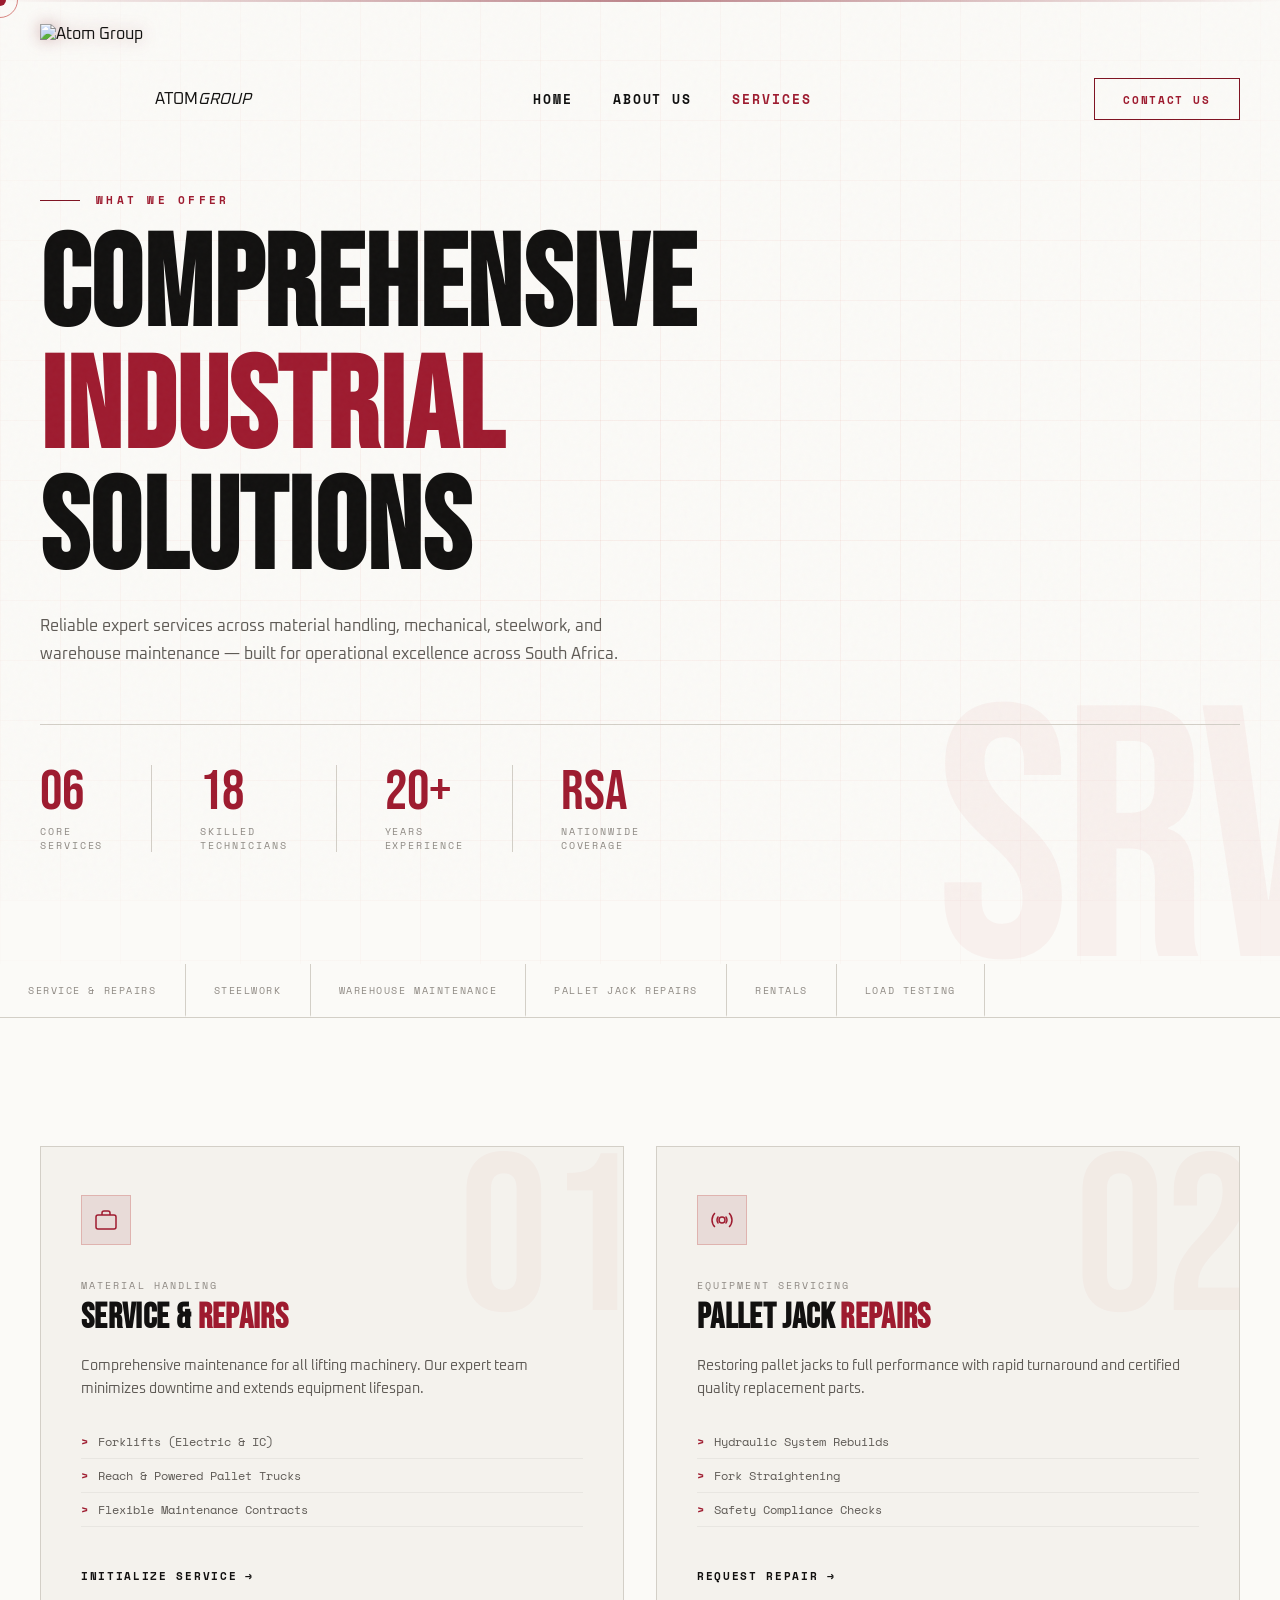
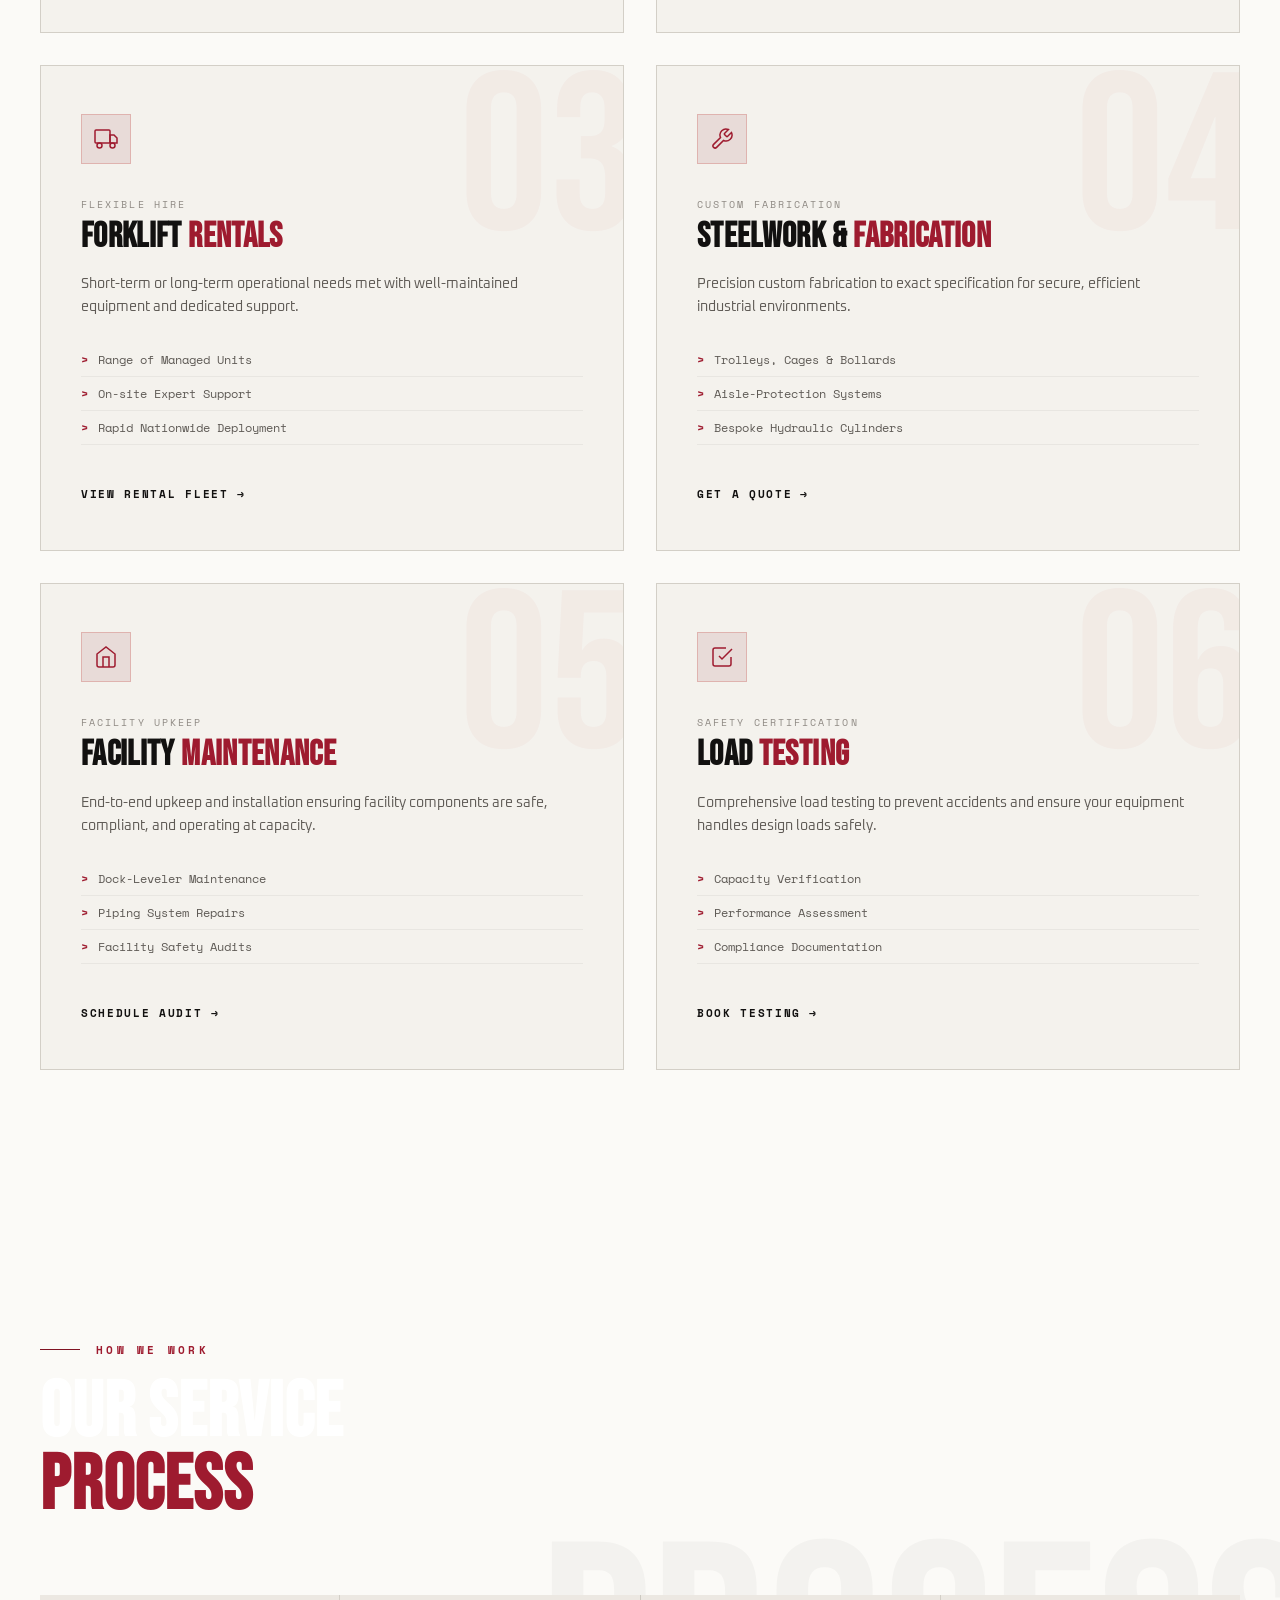
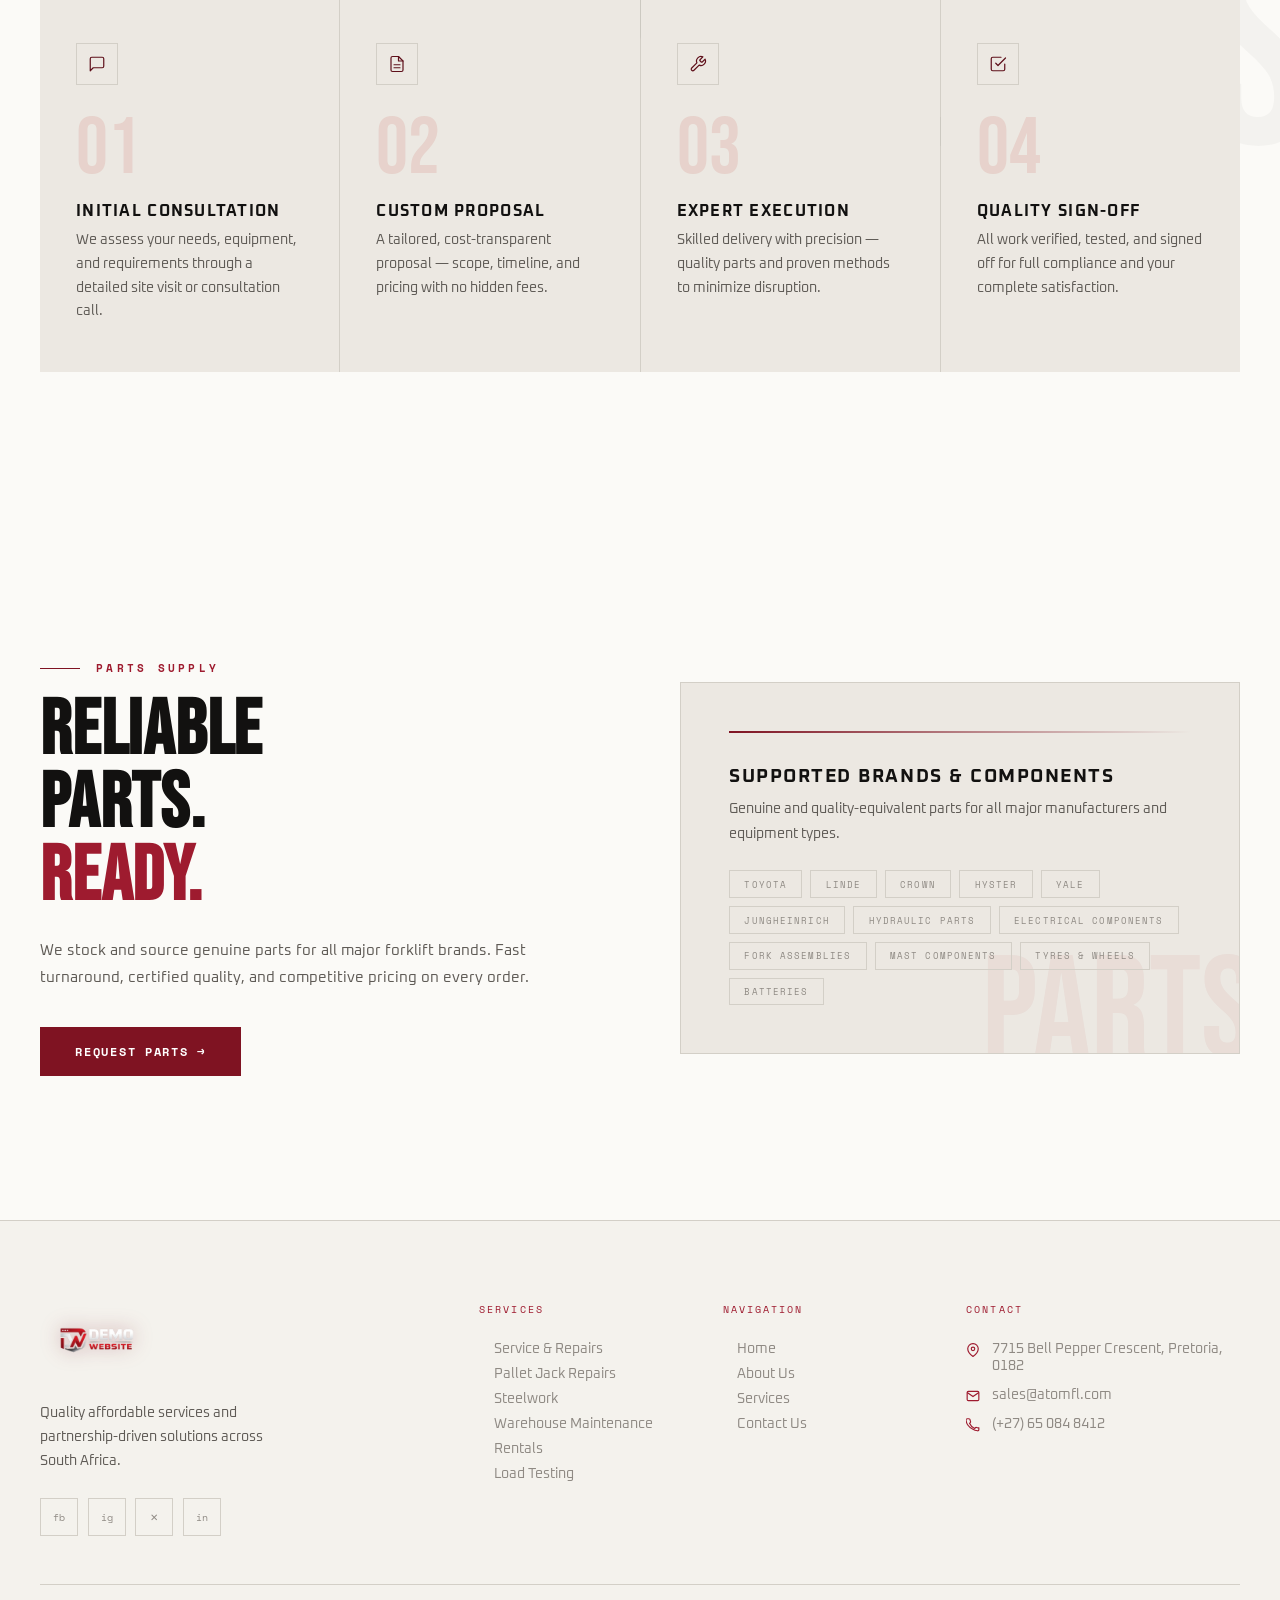
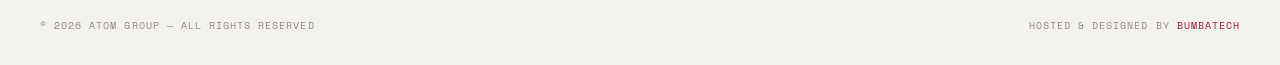
==== services.html @ a7837926 "Updated files" ====
<!DOCTYPE html>
<html lang="en">
<head>
  <!-- Viewport & Charset -->
  <meta charset="UTF-8">
  <meta name="viewport" content="width=device-width, initial-scale=1.0">

    <!-- Primary Meta Tags -->
  <title>Services | Atom Group – Material Handling & Engineering Solutions</title>
  <meta name="title" content="Services | Atom Group – Material Handling & Engineering Solutions">
  <meta name="description" content="Discover Atom Group’s professional services including forklift rental, refurbishment, battery and tyre supply, electrical work, training and 24/7 support across South Africa.">
  <meta name="keywords" content="Material handling equipment services, forklift rental South Africa, forklift refurbishment, battery and tyre supply, electrical engineering services, artisan training, operator training">

  <!-- Open Graph / Facebook -->
  <meta property="og:type" content="website">
  <meta property="og:url" content="https://atomgroup.co.za/services">
  <meta property="og:title" content="Services | Atom Group – Material Handling & Engineering Solutions">
  <meta property="og:description" content="Explore Atom Group’s range of services from forklift rentals and refurbishments to electrical solutions, batteries, tyres, and operator training with 24/7 support.">
  <meta property="og:image" content="https://atomgroup.co.za/images/1134.jpg">

  <!-- Twitter -->
  <meta name="twitter:card" content="summary_large_image">
  <meta name="twitter:url" content="https://atomgroup.co.za/services">
  <meta name="twitter:title" content="Services | Atom Group – Material Handling & Engineering Solutions">
  <meta name="twitter:description" content="Explore Atom Group’s range of services from forklift rentals and refurbishments to electrical solutions, batteries, tyres, and operator training with 24/7 support.">
  <meta name="twitter:image" content="https://atomgroup.co.za/images/1134.jpg">

  <link rel="icon" type="image/x-icon" href="images/{D1D357D8-4200-4465-ABB2-3E29F8633649}.png"/>
  <link rel="stylesheet" href="css/style.css"/>
  <script src="js/script.js" defer></script>
 <link rel="icon" href="images/logo.png" type="image/png">
</head>
<body>
<div class="cursor" id="cur"></div>
<div class="cursor-ring" id="curR"></div>
<div class="mobile-menu" id="mob">
  <button class="mob-close" onclick="closeMob()">✕</button>
  <a href="index.html">Home</a><a href="about.html">About</a><a href="services.html">Services</a><a href="contact.html">Contact</a>
</div>
<nav id="nav">
  <div class="nav-inner">
    <a href="index.html" class="logo">
      <img src="images/atomgroup-logo.png" alt="Atom Group"/>
      <span class="logo-text">ATOM<em>GROUP</em></span>
    </a>
    <ul class="nav-links">
      <li><a href="index.html" data-text="Home">Home</a></li>
      <li><a href="about.html" data-text="About Us">About Us</a></li>
      <li><a href="services.html" data-text="Services"  class="active">Services</a></li>
    </ul>
    <a href="contact.html" class="nav-btn"><span>Contact Us</span></a>
    <div class="hamburger" onclick="openMob()"><span></span><span></span><span></span></div>
  </div>
</nav>

<!-- ── HERO ── -->
<section class="s-hero">
  <div class="s-hero-grid"></div>
  <div class="s-hero-scanbar"></div>
  <div class="s-hero-ghost">SRV</div>
  <div class="container s-hero-content">
    <div class="eyebrow au">What We Offer</div>
    <h1 class="au d1">COMPREHEN<wbr>SIVE<br><span style="color:var(--red-bright)">INDUSTRIAL</span><br>SOLUTIONS</h1>
    <p class="au d2">Reliable expert services across material handling, mechanical, steelwork, and warehouse maintenance — built for operational excellence across South Africa.</p>
    <div class="hero-count-row au d3">
      <div class="hcell"><div class="hcell-num">06</div><div class="hcell-lbl">Core<br>Services</div></div>
      <div class="hcell"><div class="hcell-num">18</div><div class="hcell-lbl">Skilled<br>Technicians</div></div>
      <div class="hcell"><div class="hcell-num">20+</div><div class="hcell-lbl">Years<br>Experience</div></div>
      <div class="hcell"><div class="hcell-num">RSA</div><div class="hcell-lbl">Nationwide<br>Coverage</div></div>
    </div>
  </div>
</section>

<!-- ── FILTER ── -->
<div class="filter-bar">
  <div class="container" style="padding:0">
    <div class="filter-inner">
      
      <button class="ftab">Service & Repairs</button>
      <button class="ftab">Steelwork</button>
      <button class="ftab">Warehouse Maintenance</button>
      <button class="ftab">Pallet Jack Repairs</button>
      <button class="ftab">Rentals</button>
      <button class="ftab">Load Testing</button>
    </div>
  </div>
</div>

<div class="srv-matrix-container">
  <div class="container">
    <div class="matrix-grid">
      
      <div class="matrix-card au d1">
        <div class="m-card-bg">01</div>
        <div class="m-card-content">
          <div class="m-icon">
            <svg width="24" height="24" viewBox="0 0 24 24" fill="none" stroke="currentColor" stroke-width="1.5"><rect x="2" y="7" width="20" height="14" rx="2"/><path d="M16 7V5a2 2 0 00-2-2h-4a2 2 0 00-2 2v2"/></svg>
          </div>
          <div class="m-category">Material Handling</div>
          <h3 class="m-title">Service & <span class="text-red">Repairs</span></h3>
          <p class="m-desc">Comprehensive maintenance for all lifting machinery. Our expert team minimizes downtime and extends equipment lifespan.</p>
          <ul class="m-features">
            <li>Forklifts (Electric & IC)</li>
            <li>Reach & Powered Pallet Trucks</li>
            <li>Flexible Maintenance Contracts</li>
          </ul>
          <div class="m-footer">
            <a href="contact.html" class="m-link">Initialize Service <span>→</span></a>
          </div>
        </div>
        <div class="m-scanline"></div>
      </div>

      <div class="matrix-card au d2">
        <div class="m-card-bg">02</div>
        <div class="m-card-content">
          <div class="m-icon">
            <svg width="24" height="24" viewBox="0 0 24 24" fill="none" stroke="currentColor" stroke-width="1.5"><circle cx="12" cy="12" r="3"/><path d="M19.07 4.93a10 10 0 010 14.14M4.93 4.93a10 10 0 000 14.14"/><path d="M15.54 8.46a5 5 0 010 7.07M8.46 8.46a5 5 0 000 7.07"/></svg>
          </div>
          <div class="m-category">Equipment Servicing</div>
          <h3 class="m-title">Pallet Jack <span class="text-red">Repairs</span></h3>
          <p class="m-desc">Restoring pallet jacks to full performance with rapid turnaround and certified quality replacement parts.</p>
          <ul class="m-features">
            <li>Hydraulic System Rebuilds</li>
            <li>Fork Straightening</li>
            <li>Safety Compliance Checks</li>
          </ul>
          <div class="m-footer">
            <a href="contact.html" class="m-link">Request Repair <span>→</span></a>
          </div>
        </div>
        <div class="m-scanline"></div>
      </div>

      <div class="matrix-card au d3">
        <div class="m-card-bg">03</div>
        <div class="m-card-content">
          <div class="m-icon">
            <svg width="24" height="24" viewBox="0 0 24 24" fill="none" stroke="currentColor" stroke-width="1.5"><rect x="1" y="3" width="15" height="13" rx="1"/><path d="M16 8h4l3 3v5h-7V8z"/><circle cx="5.5" cy="18.5" r="2.5"/><circle cx="18.5" cy="18.5" r="2.5"/></svg>
          </div>
          <div class="m-category">Flexible Hire</div>
          <h3 class="m-title">Forklift <span class="text-red">Rentals</span></h3>
          <p class="m-desc">Short-term or long-term operational needs met with well-maintained equipment and dedicated support.</p>
          <ul class="m-features">
            <li>Range of Managed Units</li>
            <li>On-site Expert Support</li>
            <li>Rapid Nationwide Deployment</li>
          </ul>
          <div class="m-footer">
            <a href="contact.html" class="m-link">View Rental Fleet <span>→</span></a>
          </div>
        </div>
        <div class="m-scanline"></div>
      </div>

      <div class="matrix-card au d4">
        <div class="m-card-bg">04</div>
        <div class="m-card-content">
          <div class="m-icon">
            <svg width="24" height="24" viewBox="0 0 24 24" fill="none" stroke="currentColor" stroke-width="1.5"><path d="M14.7 6.3a1 1 0 000 1.4l1.6 1.6a1 1 0 001.4 0l3.77-3.77a6 6 0 01-7.94 7.94l-6.91 6.91a2.12 2.12 0 01-3-3l6.91-6.91a6 6 0 017.94-7.94l-3.76 3.76z"/></svg>
          </div>
          <div class="m-category">Custom Fabrication</div>
          <h3 class="m-title">Steelwork & <span class="text-red">Fabrication</span></h3>
          <p class="m-desc">Precision custom fabrication to exact specification for secure, efficient industrial environments.</p>
          <ul class="m-features">
            <li>Trolleys, Cages & Bollards</li>
            <li>Aisle-Protection Systems</li>
            <li>Bespoke Hydraulic Cylinders</li>
          </ul>
          <div class="m-footer">
            <a href="contact.html" class="m-link">Get a Quote <span>→</span></a>
          </div>
        </div>
        <div class="m-scanline"></div>
      </div>

      <div class="matrix-card au d5">
        <div class="m-card-bg">05</div>
        <div class="m-card-content">
          <div class="m-icon">
            <svg width="24" height="24" viewBox="0 0 24 24" fill="none" stroke="currentColor" stroke-width="1.5"><path d="M3 9l9-7 9 7v11a2 2 0 01-2 2H5a2 2 0 01-2-2z"/><polyline points="9 22 9 12 15 12 15 22"/></svg>
          </div>
          <div class="m-category">Facility Upkeep</div>
          <h3 class="m-title">Facility <span class="text-red">Maintenance</span></h3>
          <p class="m-desc">End-to-end upkeep and installation ensuring facility components are safe, compliant, and operating at capacity.</p>
          <ul class="m-features">
            <li>Dock-Leveler Maintenance</li>
            <li>Piping System Repairs</li>
            <li>Facility Safety Audits</li>
          </ul>
          <div class="m-footer">
            <a href="contact.html" class="m-link">Schedule Audit <span>→</span></a>
          </div>
        </div>
        <div class="m-scanline"></div>
      </div>

      <div class="matrix-card au d6">
        <div class="m-card-bg">06</div>
        <div class="m-card-content">
          <div class="m-icon">
            <svg width="24" height="24" viewBox="0 0 24 24" fill="none" stroke="currentColor" stroke-width="1.5"><polyline points="9 11 12 14 22 4"/><path d="M21 12v7a2 2 0 01-2 2H5a2 2 0 01-2-2V5a2 2 0 012-2h11"/></svg>
          </div>
          <div class="m-category">Safety Certification</div>
          <h3 class="m-title">Load <span class="text-red">Testing</span></h3>
          <p class="m-desc">Comprehensive load testing to prevent accidents and ensure your equipment handles design loads safely.</p>
          <ul class="m-features">
            <li>Capacity Verification</li>
            <li>Performance Assessment</li>
            <li>Compliance Documentation</li>
          </ul>
          <div class="m-footer">
            <a href="contact.html" class="m-link">Book Testing <span>→</span></a>
          </div>
        </div>
        <div class="m-scanline"></div>
      </div>

    </div>
  </div>
</div>

<!-- ── PROCESS ── -->
<section class="process-sec">
  <div class="container">
    <div class="eyebrow au">How We Work</div>
    <h2 class="au d1" style="color:var(--white)">OUR SERVICE<br><span style="color:var(--red-bright)">PROCESS</span></h2>
    <div class="process-steps">
      <div class="pstep au d1">
        <div class="pstep-icon">
          <svg width="18" height="18" viewBox="0 0 24 24" fill="none" stroke="currentColor" stroke-width="1.6" stroke-linecap="round" stroke-linejoin="round"><path d="M21 15a2 2 0 01-2 2H7l-4 4V5a2 2 0 012-2h14a2 2 0 012 2z"/></svg>
        </div>
        <div class="pstep-num">01</div>
        <h4>Initial Consultation</h4>
        <p>We assess your needs, equipment, and requirements through a detailed site visit or consultation call.</p>
        <div class="pstep-bar"></div>
      </div>
      <div class="pstep au d2">
        <div class="pstep-icon">
          <svg width="18" height="18" viewBox="0 0 24 24" fill="none" stroke="currentColor" stroke-width="1.6" stroke-linecap="round" stroke-linejoin="round"><path d="M14 2H6a2 2 0 00-2 2v16a2 2 0 002 2h12a2 2 0 002-2V8z"/><polyline points="14 2 14 8 20 8"/><line x1="16" y1="13" x2="8" y2="13"/><line x1="16" y1="17" x2="8" y2="17"/></svg>
        </div>
        <div class="pstep-num">02</div>
        <h4>Custom Proposal</h4>
        <p>A tailored, cost-transparent proposal — scope, timeline, and pricing with no hidden fees.</p>
        <div class="pstep-bar"></div>
      </div>
      <div class="pstep au d3">
        <div class="pstep-icon">
          <svg width="18" height="18" viewBox="0 0 24 24" fill="none" stroke="currentColor" stroke-width="1.6" stroke-linecap="round" stroke-linejoin="round"><path d="M14.7 6.3a1 1 0 000 1.4l1.6 1.6a1 1 0 001.4 0l3.77-3.77a6 6 0 01-7.94 7.94l-6.91 6.91a2.12 2.12 0 01-3-3l6.91-6.91a6 6 0 017.94-7.94l-3.76 3.76z"/></svg>
        </div>
        <div class="pstep-num">03</div>
        <h4>Expert Execution</h4>
        <p>Skilled delivery with precision — quality parts and proven methods to minimize disruption.</p>
        <div class="pstep-bar"></div>
      </div>
      <div class="pstep au d4">
        <div class="pstep-icon">
          <svg width="18" height="18" viewBox="0 0 24 24" fill="none" stroke="currentColor" stroke-width="1.6" stroke-linecap="round" stroke-linejoin="round"><polyline points="9 11 12 14 22 4"/><path d="M21 12v7a2 2 0 01-2 2H5a2 2 0 01-2-2V5a2 2 0 012-2h11"/></svg>
        </div>
        <div class="pstep-num">04</div>
        <h4>Quality Sign-Off</h4>
        <p>All work verified, tested, and signed off for full compliance and your complete satisfaction.</p>
        <div class="pstep-bar"></div>
      </div>
    </div>
  </div>
</section>

<!-- ── PARTS ── -->
<section class="parts-sec">
  <div class="container">
    <div class="parts-inner">
      <div class="au">
        <div class="eyebrow">Parts Supply</div>
        <h2 style="color:var(--snow)">RELIABLE<br>PARTS.<br><span style="color:var(--red-bright)">READY.</span></h2>
        <p style="margin:1.5rem 0 2.25rem">We stock and source genuine parts for all major forklift brands. Fast turnaround, certified quality, and competitive pricing on every order.</p>
        <a href="contact.html" class="btn btn-red"><span>Request Parts →</span></a>
      </div>
      <div class="parts-right au d2">
        <div class="parts-top-rule"></div>
        <h4>Supported Brands &amp; Components</h4>
        <p>Genuine and quality-equivalent parts for all major manufacturers and equipment types.</p>
        <div class="parts-items">
          <span class="part-tag">Toyota</span><span class="part-tag">Linde</span><span class="part-tag">Crown</span><span class="part-tag">Hyster</span><span class="part-tag">Yale</span><span class="part-tag">Jungheinrich</span><span class="part-tag">Hydraulic Parts</span><span class="part-tag">Electrical Components</span><span class="part-tag">Fork Assemblies</span><span class="part-tag">Mast Components</span><span class="part-tag">Tyres &amp; Wheels</span><span class="part-tag">Batteries</span>
        </div>
      </div>
    </div>
  </div>
</section>

<!-- FOOTER -->
<footer>
  <div class="container">
    <div class="footer-top">
      <div class="footer-logo"><img src="images/logo-clear.png" style="height: 80px;" alt="Atom Group"/><p class="footer-tagline">Quality affordable services and partnership-driven solutions across South Africa.</p><div class="socials"><a href="https://www.facebook.com/share/v/1CKyeDzsuM/" class="soc" target="_blank">fb</a><a href="https://instagram.com/atomforklift" class="soc" target="_blank">ig</a><a href="https://x.com/ForkliftAtom" class="soc" target="_blank">✕</a><a href="https://www.linkedin.com/in/atom-forklift-331488358/" class="soc" target="_blank">in</a></div></div>
      <div><div class="ft">Services</div><ul class="flinks"><li><a href="services.html">Service & Repairs</a></li><li><a href="services.html">Pallet Jack Repairs</a></li><li><a href="services.html">Steelwork</a></li><li><a href="services.html">Warehouse Maintenance</a></li><li><a href="services.html">Rentals</a></li><li><a href="services.html">Load Testing</a></li></ul></div>
      <div><div class="ft">Navigation</div><ul class="flinks"><li><a href="index.html">Home</a></li><li><a href="about.html">About Us</a></li><li><a href="services.html">Services</a></li><li><a href="contact.html">Contact Us</a></li></ul></div>
      <div><div class="ft">Contact</div><div class="fci"><svg width="14" height="14" fill="none" stroke="currentColor" stroke-width="2" viewBox="0 0 24 24"><path d="M21 10c0 7-9 13-9 13s-9-6-9-13a9 9 0 1118 0z"/><circle cx="12" cy="10" r="3"/></svg>7715 Bell Pepper Crescent, Pretoria, 0182</div><div class="fci"><svg width="14" height="14" fill="none" stroke="currentColor" stroke-width="2" viewBox="0 0 24 24"><path d="M4 4h16c1.1 0 2 .9 2 2v12c0 1.1-.9 2-2 2H4c-1.1 0-2-.9-2-2V6c0-1.1.9-2 2-2z"/><polyline points="22,6 12,13 2,6"/></svg>sales@atomfl.com</div><div class="fci"><svg width="14" height="14" fill="none" stroke="currentColor" stroke-width="2" viewBox="0 0 24 24"><path d="M22 16.92v3a2 2 0 01-2.18 2 19.79 19.79 0 01-8.63-3.07A19.5 19.5 0 013.07 12a19.79 19.79 0 01-3.07-8.67A2 2 0 012 1.32h3a2 2 0 012 1.72 12.84 12.84 0 00.7 2.81 2 2 0 01-.45 2.11L6.09 9.1A16 16 0 0014.9 17.91l1.06-1.16a2 2 0 012.11-.45 12.84 12.84 0 002.81.7A2 2 0 0122 16.92z"/></svg>(+27) 65 084 8412</div></div>
    </div>
    <div class="footer-bottom"><span>© 2026 ATOM GROUP — ALL RIGHTS RESERVED</span><span>HOSTED & DESIGNED BY <a href="https://www.bumbatech.co.za/" target="_blank">BUMBATECH</a></span></div>
  </div>
</footer>

<script>
const cur=document.getElementById('cur'),curR=document.getElementById('curR');
let mx=0,my=0,rx=0,ry=0;
document.addEventListener('mousemove',e=>{mx=e.clientX;my=e.clientY;cur.style.left=mx+'px';cur.style.top=my+'px'});
(function a(){rx+=(mx-rx)*.12;ry+=(my-ry)*.12;curR.style.left=rx+'px';curR.style.top=ry+'px';requestAnimationFrame(a)})();
const nav=document.getElementById('nav');
window.addEventListener('scroll',()=>nav.classList.toggle('scrolled',scrollY>60));
function openMob(){document.getElementById('mob').classList.add('open')}
function closeMob(){document.getElementById('mob').classList.remove('open')}
document.querySelectorAll('.ftab').forEach(t=>t.addEventListener('click',()=>{document.querySelectorAll('.ftab').forEach(x=>x.classList.remove('active'));t.classList.add('active')}));
const obs=new IntersectionObserver(e=>e.forEach(x=>{if(x.isIntersecting)x.target.style.animationPlayState='running'}),{threshold:0.08});
document.querySelectorAll('.au').forEach(el=>{el.style.animationPlayState='paused';obs.observe(el)});
</script>
</body>
</html>
---- css/style.css ----
@import url('https://fonts.googleapis.com/css2?family=Bebas+Neue&family=Oxanium:wght@300;400;500;600;700;800&family=Space+Mono:wght@400;700&display=swap');

:root {
  --red:        #7F1322;        /* core brand red from logo */
  --red-bright: #9E1B2F;        /* highlight / hover */
  --red-dim:    #5E0F1A;        /* darker accents / shadows */
  --red-glow:   rgba(127,19,34,0.35);
  --red-trace:  rgba(127,19,34,0.10);
  --ink:        #FBFAF7;        /* main light surface */
  --ink-2:      #F4F2ED;
  --ink-3:      #ECE8E2;
  --ink-4:      #E1DDD6;
  --steel:      #D3CFC7;
  --chrome:     #BEB9B0;
  --fog:        #8F8A84;
  --mist:       #5F5B56;
  --snow:       #121110;        /* deep dark background */
  --black:      #0F0F0F;        /* brand black */
  --white:      #FFFFFF;
  --font-big:   'Bebas Neue', sans-serif;
  --font-ui:    'Oxanium', sans-serif;
  --font-mono:  'Space Mono', monospace;
}

*,*::before,*::after{box-sizing:border-box;margin:0;padding:0}
html{scroll-behavior:smooth}

body {
  background: var(--ink);
  color: var(--snow);
  font-family: var(--font-ui);
  overflow-x: hidden;
  cursor: none;
}

/* CUSTOM CURSOR */
.cursor {
  position: fixed;
  width: 12px; height: 12px;
  background: var(--red-bright);
  border-radius: 50%;
  pointer-events: none;
  z-index: 9999;
  transform: translate(-50%,-50%);
  transition: transform 0.1s, width 0.3s, height 0.3s, background 0.3s;
  mix-blend-mode: multiply;
}
.cursor-ring {
  position: fixed;
  width: 36px; height: 36px;
  border: 1px solid rgba(184,22,14,0.5);
  border-radius: 50%;
  pointer-events: none;
  z-index: 9998;
  transform: translate(-50%,-50%);
  transition: transform 0.15s ease, width 0.3s, height 0.3s;
}
body:has(a:hover,button:hover) .cursor { width: 20px; height: 20px; background: var(--red-bright); }
body:has(a:hover,button:hover) .cursor-ring { width: 60px; height: 60px; border-color: var(--red); }

::-webkit-scrollbar{width:3px}
::-webkit-scrollbar-track{background:var(--ink-2)}
::-webkit-scrollbar-thumb{background:var(--red)}
::selection{background:var(--red);color:#fff}

/* ── NOISE OVERLAY ── */
body::before {
  content:'';
  position:fixed;inset:0;
  background-image:url("data:image/svg+xml,%3Csvg viewBox='0 0 200 200' xmlns='http://www.w3.org/2000/svg'%3E%3Cfilter id='n'%3E%3CfeTurbulence type='fractalNoise' baseFrequency='0.9' numOctaves='4' stitchTiles='stitch'/%3E%3C/filter%3E%3Crect width='100%25' height='100%25' filter='url(%23n)' opacity='1'/%3E%3C/svg%3E");
  opacity:0.025;pointer-events:none;z-index:9997;
}

/* ── TYPOGRAPHY ── */
h1,h2,h3{font-family:var(--font-big);line-height:0.95;letter-spacing:0.01em}
h1{font-size:clamp(4rem,10vw,9rem)}
h2{font-size:clamp(2.8rem,6vw,6rem)}
h3{font-size:clamp(1.8rem,3vw,3rem)}
h4{font-family:var(--font-ui);font-weight:700;font-size:1rem;letter-spacing:0.08em;text-transform:uppercase}
p{color:var(--mist);line-height:1.75;font-size:0.95rem}
a{text-decoration:none;color:inherit}

.container{max-width:1280px;margin:0 auto;padding:0 2.5rem}

/* ── NAV ── */
nav{position:fixed;top:0;left:0;right:0;z-index:1000;padding:1.5rem 0;transition:all 0.4s;}
nav.scrolled{background:rgba(250,250,248,0.96);backdrop-filter:blur(20px);border-bottom:1px solid rgba(184,22,14,0.15);box-shadow:0 2px 24px rgba(0,0,0,0.08);padding:1rem 0;}
.nav-inner{max-width:1280px;margin:0 auto;padding:0 2.5rem;display:flex;align-items:center;justify-content:space-between;gap:2rem;}
.logo{display:flex;align-items:center;gap:0.75rem;}
.logo img{height:150px;filter:drop-shadow(0 0 8px var(--red-glow))}
.nav-links{list-style:none;display:flex;gap:2.5rem;align-items:center}
.nav-links a{font-family:var(--font-mono);font-size:0.8rem;font-weight:700;letter-spacing:0.15em;text-transform:uppercase;color:var(--black);position:relative;transition:color 0.3s;}
.nav-links a::before{content:attr(data-text);position:absolute;inset:0;color:var(--red-bright);clip-path:inset(0 100% 0 0);transition:clip-path 0.4s cubic-bezier(0.77,0,0.175,1);}
.nav-links a:hover::before,.nav-links a.active::before{clip-path:inset(0 0% 0 0)}
.nav-links a.active{color:transparent}
.nav-btn{font-family:var(--font-mono);font-size:0.7rem;font-weight:700;letter-spacing:0.15em;text-transform:uppercase;padding:0.7rem 1.8rem;background:transparent;border:1px solid var(--red);color:var(--red-bright);position:relative;overflow:hidden;transition:color 0.4s;}
.nav-btn::before{content:'';position:absolute;inset:0;background:var(--red);transform:translateX(-101%);transition:transform 0.4s cubic-bezier(0.77,0,0.175,1);}
.nav-btn:hover{color:var(--white)}.nav-btn:hover::before{transform:translateX(0)}
.nav-btn span{position:relative;z-index:1}
.hamburger {
  display: none;
  flex-direction: column;
  gap: 6px;
  cursor: pointer;
  padding: 4px;
  z-index: 1001;
}
.hamburger span {
  display: block;
  width: 26px;
  height: 1.5px;
  background: var(--snow);
  transition: all 0.3s;
}


/* ── MOBILE MENU ── */
.mobile-menu {
  display: none;
  position: fixed;
  inset: 0;
  z-index: 1000;
  background: rgba(0,0,0,0.4); /* transparent overlay */
  backdrop-filter: blur(6px);
  flex-direction: column;
  justify-content: center;
  align-items: center;
  gap: 1rem;
  padding: 2rem;
}

.mobile-menu.open {
  display: flex;
}

/* Close button */
.mob-close {
  position: absolute;
  top: 2rem;
  right: 2rem;
  font-size: 2.5rem;
  background: none;
  border: none;
  color: var(--snow);
  cursor: pointer;
}

/* Menu links */
.mobile-menu a {
  font-family: var(--font-big);
  font-size: 2rem;
  color: var(--snow);
  letter-spacing: 0.05em;
  text-decoration: none;
}
.mobile-menu a:hover {
  color: var(--red-bright);
}

/* ── BUTTONS ── */
.btn{display:inline-flex;align-items:center;gap:0.75rem;font-family:var(--font-mono);font-size:0.72rem;font-weight:700;letter-spacing:0.15em;text-transform:uppercase;padding:1rem 2.2rem;cursor:none;border:none;position:relative;overflow:hidden;transition:color 0.4s;}
.btn-red{background:var(--red);color:var(--white)}
.btn-red::before{content:'';position:absolute;inset:0;background:var(--red-bright);transform:scaleX(0);transform-origin:left;transition:transform 0.4s cubic-bezier(0.77,0,0.175,1);}
.btn-red:hover::before{transform:scaleX(1)}
.btn span{position:relative;z-index:1}
.btn-ghost{background:transparent;color:var(--white);border:1px solid var(--white);}
.btn-ghost::before{content:'';position:absolute;inset:0;background:var(--red);transform:scaleX(0);transform-origin:left;transition:transform 0.4s cubic-bezier(0.77,0,0.175,1);}
.btn-ghost:hover{color:var(--white);border-color:var(--red)}.btn-ghost:hover::before{transform:scaleX(1)}

/* ── EYEBROW LABEL ── */
.eyebrow{font-family:var(--font-mono);font-size:0.68rem;font-weight:700;letter-spacing:0.3em;text-transform:uppercase;color:var(--red-bright);display:flex;align-items:center;gap:1rem;margin-bottom:1.2rem;}
.eyebrow::before{content:'';width:40px;height:1px;background:var(--red)}

/* ── MARQUEE ── */
.marquee-strip{background:var(--red);padding:0.9rem 0;overflow:hidden;position:relative;}
.marquee-track{display:flex;gap:3rem;animation:marqueeScroll 24s linear infinite;width:max-content;}
.marquee-item{font-family:var(--font-big);font-size:1.2rem;letter-spacing:0.15em;color:rgba(255,255,255,0.85);white-space:nowrap;display:flex;align-items:center;gap:3rem;}
.marquee-item::after{content:'✦';color:rgba(255,255,255,0.4)}
@keyframes marqueeScroll{from{transform:translateX(0)}to{transform:translateX(-50%)}}

/* ── FOOTER ── */
footer{background:var(--ink-2);border-top:1px solid var(--steel);padding:5rem 0 2rem;}
.footer-top{display:grid;grid-template-columns:2fr 1fr 1fr 1.4fr;gap:3rem;padding-bottom:3rem;border-bottom:1px solid var(--steel);}
.footer-logo img{height:120px;filter:drop-shadow(0 0 10px var(--red-glow));margin-bottom:1rem}
.footer-tagline{font-size:0.85rem;max-width:240px;margin-bottom:1.5rem}
.socials{display:flex;gap:0.6rem}
.soc{width:38px;height:38px;border:1px solid var(--steel);display:flex;align-items:center;justify-content:center;font-family:var(--font-mono);font-size:0.65rem;color:var(--fog);transition:all 0.3s;}
.soc:hover{border-color:var(--red);color:var(--red-bright);background:var(--red-trace)}
.ft{font-family:var(--font-mono);font-size:0.65rem;letter-spacing:0.2em;text-transform:uppercase;color:var(--red-bright);margin-bottom:1.5rem;}
.flinks{list-style:none}.flinks li{margin-bottom:0.5rem}
.flinks a{font-size:0.85rem;color:var(--fog);transition:all 0.3s;display:flex;align-items:center;gap:0.4rem}
.flinks a::before{content:'_';opacity:0;color:var(--red-bright);transition:opacity 0.3s}
.flinks a:hover{color:var(--snow);padding-left:4px}.flinks a:hover::before{opacity:1}
.fci{display:flex;gap:0.75rem;margin-bottom:0.75rem;font-size:0.85rem;color:var(--fog)}
.fci svg{color:var(--red-bright);flex-shrink:0;margin-top:2px}
.footer-bottom{padding-top:2rem;display:flex;justify-content:space-between;font-family:var(--font-mono);font-size:0.65rem;color:var(--fog);letter-spacing:0.1em;}
.footer-bottom a{color:var(--red-bright)}

/* ── ANIMATIONS ── */
@keyframes fadeUp{from{opacity:0;transform:translateY(40px)}to{opacity:1;transform:translateY(0)}}
@keyframes fadeIn{from{opacity:0}to{opacity:1}}
@keyframes scanline{0%{transform:translateY(-100%)}100%{transform:translateY(100vh)}}
@keyframes pulse{0%,100%{opacity:1;transform:scale(1)}50%{opacity:0.5;transform:scale(0.9)}}
@keyframes flicker{0%,95%,100%{opacity:1}96%{opacity:0.3}98%{opacity:0.8}}
@keyframes glitch1{0%,100%{clip-path:inset(0 0 98% 0)}20%{clip-path:inset(20% 0 60% 0)}40%{clip-path:inset(50% 0 30% 0)}60%{clip-path:inset(10% 0 80% 0)}80%{clip-path:inset(70% 0 10% 0)}}
@keyframes glitch2{0%,100%{clip-path:inset(0 0 95% 0);transform:translateX(-4px)}25%{clip-path:inset(40% 0 40% 0);transform:translateX(4px)}50%{clip-path:inset(80% 0 5% 0);transform:translateX(-2px)}75%{clip-path:inset(5% 0 75% 0);transform:translateX(2px)}}
@keyframes orbit{from{transform:rotate(0deg) translateX(120px) rotate(0deg)}to{transform:rotate(360deg) translateX(120px) rotate(-360deg)}}
@keyframes orbit2{from{transform:rotate(120deg) translateX(170px) rotate(-120deg)}to{transform:rotate(480deg) translateX(170px) rotate(-480deg)}}
@keyframes orbit3{from{transform:rotate(240deg) translateX(210px) rotate(-240deg)}to{transform:rotate(600deg) translateX(210px) rotate(-600deg)}}

.au{animation:fadeUp 0.8s ease both}
.ai{animation:fadeIn 0.8s ease both}
.d1{animation-delay:0.1s}.d2{animation-delay:0.2s}.d3{animation-delay:0.3s}
.d4{animation-delay:0.4s}.d5{animation-delay:0.5s}.d6{animation-delay:0.6s}

/* ── SERVICES SECTION ── */
.services-sec{padding:8rem 0;background:var(--ink-2);position:relative;overflow:hidden}
.services-sec::before{content:'SERVICES';position:absolute;right:-2rem;top:50%;transform:translateY(-50%);font-family:var(--font-big);font-size:18rem;color:rgba(0,0,0,0.03);pointer-events:none;white-space:nowrap;line-height:1;}
.srv-header{display:grid;grid-template-columns:1fr 1fr;align-items:end;gap:2rem;margin-bottom:5rem;}
.srv-grid{display:grid;grid-template-columns:repeat(3,1fr);gap:1px;background:var(--steel);}
.srv-card{background:var(--ink-2);padding:2.5rem 2rem;position:relative;overflow:hidden;transition:background 0.4s;display:flex;flex-direction:column;gap:0;}
.srv-card::after{content:'';position:absolute;left:0;top:0;bottom:0;width:3px;background:var(--red);transform:scaleY(0);transform-origin:bottom;transition:transform 0.4s cubic-bezier(0.77,0,0.175,1);}
.srv-card:hover{background:var(--ink-3)}.srv-card:hover::after{transform:scaleY(1)}
.srv-num{font-family:var(--font-mono);font-size:0.6rem;letter-spacing:0.2em;color:var(--chrome);position:absolute;top:1.5rem;right:1.5rem;}

/* SVG ICON BOX */
.srv-icon-box{
  width:48px;height:48px;
  border:1px solid var(--steel);
  display:flex;align-items:center;justify-content:center;
  margin-bottom:1.5rem;
  color:var(--red-dim);
  transition:border-color 0.35s, color 0.35s, background 0.35s;
}
.srv-card:hover .srv-icon-box{border-color:var(--red);color:var(--red-bright);background:var(--red-trace);}

.srv-card h4{color:var(--snow);font-size:1rem;margin-bottom:0.5rem}
.srv-card p{font-size:0.85rem;flex:1;margin-bottom:1.5rem}
.srv-link{font-family:var(--font-mono);font-size:0.65rem;letter-spacing:0.15em;text-transform:uppercase;color:var(--red-bright);display:flex;align-items:center;gap:0.5rem;transition:gap 0.3s;margin-top:auto;}
.srv-card:hover .srv-link{gap:1rem}

/* ── RESPONSIVE ── */
@media(max-width:900px){
  .nav-links,.nav-btn{display:none}.hamburger{display:flex}
  .footer-top{grid-template-columns:1fr 1fr;gap:2rem}
  .footer-logo{grid-column:1/-1}
  .footer-bottom{flex-direction:column;gap:0.5rem;text-align:center}
  .srv-header{grid-template-columns:1fr}
  .srv-grid{grid-template-columns:1fr 1fr}
}
@media(max-width:500px){
  .footer-top{grid-template-columns:1fr}
  h1{font-size:3.5rem}
  .srv-grid{grid-template-columns:1fr}
}

/* ─ NEW SERVICE MATRIX STYLES ─ */
.srv-matrix-container {
  padding: 8rem 0;
  background: var(--ink);
}

.matrix-grid {
  display: grid;
  grid-template-columns: repeat(auto-fill, minmax(380px, 1fr));
  gap: 2rem;
}

.matrix-card {
  background: var(--ink-2);
  border: 1px solid var(--steel);
  padding: 3rem 2.5rem;
  position: relative;
  overflow: hidden;
  display: flex;
  flex-direction: column;
  transition: all 0.4s cubic-bezier(0.23, 1, 0.32, 1);
}

.matrix-card:hover {
  background: var(--ink-3);
  border-color: var(--red);
  transform: translateY(-8px);
}

/* Massive background ghost number */
.m-card-bg {
  position: absolute;
  top: -1rem;
  right: -1rem;
  font-family: var(--font-big);
  font-size: 14rem;
  color: rgba(184, 22, 14, 0.03);
  line-height: 1;
  pointer-events: none;
  transition: color 0.4s;
}

.matrix-card:hover .m-card-bg {
  color: rgba(184, 22, 14, 0.08);
}

.m-icon {
  width: 50px;
  height: 50px;
  background: var(--red-trace);
  color: var(--red-bright);
  display: flex;
  align-items: center;
  justify-content: center;
  margin-bottom: 2rem;
  border: 1px solid rgba(184, 22, 14, 0.2);
}

.m-category {
  font-family: var(--font-mono);
  font-size: 0.65rem;
  text-transform: uppercase;
  letter-spacing: 0.2em;
  color: var(--fog);
  margin-bottom: 0.5rem;
}

.m-title {
  font-size: 2.2rem !important;
  margin-bottom: 1.25rem;
  color: var(--snow);
}

.text-red { color: var(--red-bright); }

.m-desc {
  font-size: 0.9rem;
  margin-bottom: 1.5rem;
  line-height: 1.6;
}

.m-features {
  list-style: none;
  margin-bottom: 2.5rem;
  flex-grow: 1;
}

.m-features li {
  font-family: var(--font-mono);
  font-size: 0.75rem;
  color: var(--mist);
  padding: 0.5rem 0;
  border-bottom: 1px solid rgba(0,0,0,0.05);
  display: flex;
  align-items: center;
}

.m-features li::before {
  content: '>';
  color: var(--red-bright);
  margin-right: 10px;
  font-weight: bold;
}

.m-link {
  font-family: var(--font-mono);
  font-size: 0.7rem;
  font-weight: 700;
  text-transform: uppercase;
  letter-spacing: 0.15em;
  color: var(--snow);
  display: flex;
  align-items: center;
  gap: 0.5rem;
  transition: gap 0.3s, color 0.3s;
}

.m-link:hover {
  color: var(--red-bright);
  gap: 1rem;
}

/* Card Scanline Effect */
.m-scanline {
  position: absolute;
  top: 0; left: 0; right: 0; height: 1px;
  background: linear-gradient(90deg, transparent, var(--red), transparent);
  opacity: 0;
  pointer-events: none;
}

.matrix-card:hover .m-scanline {
  animation: scanline 2s linear infinite;
  opacity: 1;
}

@media(max-width: 600px) {
  .matrix-grid { grid-template-columns: 1fr; }
}

/* ── HOMEPAGE ── */
/* ── HERO ── */

.hero {
  min-height: 80vh;
  display: flex;
  align-items: center;
  position: relative;
  overflow: hidden;
  padding-top: 1.5rem;
}

.hero-slider {
  position: absolute;
  inset: 0;
  z-index: 0;
  overflow: hidden;
}

.slide {
  position: absolute;
  inset: 0;
  background-size: cover;
  background-repeat: no-repeat;
  background-position: center;
  opacity: 0;
  transform: scale(1.05);
  transition: opacity 1.2s ease, transform 6s ease;
}

.slide.active {
  opacity: 1;
  transform: scale(1);
}

/* overlay */
.hero-slider::after {
  content: "";
  position: absolute;
  inset: 0;
  background: rgba(186, 184, 184, 0.579);
}

/* particles */
#particle-canvas {
  position: absolute;
  inset: 0;
  z-index: 0;
}

/* layout */
.hero-inner {
  position: relative;
  z-index: 3;
  max-width: 1280px;
  margin: 0 auto;
  padding: 3.5rem 0;
  display: flex;
  align-items: center;
  width: 100%;
  transform: translateX(120px);
}

/* tag */
.hero-tag {
  display: inline-flex;
  align-items: center;
  gap: 0.75rem;
  font-family: var(--font-mono);
  font-size: 0.65rem;
  font-weight: 700;
  letter-spacing: 0.25em;
  text-transform: uppercase;
  color: var(--black);
  margin-bottom: 2rem;
  padding-top: 4rem;
}

.hero-tag-dot {
  width: 8px;
  height: 8px;
  border-radius: 50%;
  background: var(--white);
  animation: pulse 2s ease infinite;
}

.hero-tag-line {
  width: 36px;
  height: 1px;
  background: var(--white);
}

/* heading */
.hero-h1 {
  font-family: var(--font-big);
  font-size: clamp(4.5rem, 9.5vw, 9.5rem);
  line-height: 0.92;
  color: var(--white);
  margin-bottom: 0.4rem;
  align-items: center;
}

/* outline text */
.hero-h1 .line-outline {
  -webkit-text-stroke: 1px var(--white);
  color: transparent;
  display: block;
}

/* glitch FIXED */
.hero-h1 .glitch {
  position: relative;
  display: inline-block;
}

/* perfectly overlay layers */
.hero-h1 .glitch::before,
.hero-h1 .glitch::after {
  content: attr(data-text);
  position: absolute;
  inset: 0;
  width: 100%;
  height: 100%;
  pointer-events: none;
  color: var(--snow);
}

/* glitch animation */
.hero-h1 .glitch::before {
  text-shadow: -2px 0 var(--red-bright);
  animation: glitch1 6s infinite linear;
}

.hero-h1 .glitch::after {
  text-shadow: 2px 0 #0ff;
  animation: glitch2 6s infinite linear;
  animation-delay: 0.5s;
}

/* description */
.hero-desc {
  max-width: 460px;
  margin: 2rem 0 2.5rem;
  font-size: 1rem;
  line-height: 1.8;
  color: var(--black);
   font-weight: 450; /* bold */
}

/* buttons */
.hero-btns {
  display: flex;
  gap: 1rem;
  flex-wrap: wrap;
  margin-bottom: 3.5rem;
}

/* stats */
.hero-stats {
  display: flex;
  border-top: 1px solid var(--steel);
  padding-top: 2rem;
  padding-bottom: 6rem;
}

.hstat {
  padding-right: 2.5rem;
  margin-right: 2.5rem;
  border-right: 1px solid var(--steel);
}

.hstat:last-child {
  border: none;
  margin: 0;
  padding: 0;
}

.hstat-num {
  font-family: var(--font-big);
  font-size: 2.5rem;
  color: var(--red-bright);
  line-height: 1;
}

.hstat-lbl {
  font-family: var(--font-mono);
  font-size: 0.7rem;
  letter-spacing: 0.2em;
  text-transform: uppercase;
  color: var(--white);
  margin-top: 0.2rem;
  margin-bottom: 2.2rem;
}

/* ── MOBILE OPTIMIZATION ── */
@media (max-width: 768px) {

  .hero {
    height: auto;
    padding: 100px 0 60px;
  }

  .hero-inner {
  grid-template-columns: 1fr 1fr; /* keep side by side */
  gap: 1.5rem;
  padding: 0 1.2rem;
  transform: none;
  align-items: center;
}
 .hero-h1 {
    display: inline-block; /* keeps it on one line */
    line-height: 1.2;      /* normal spacing */
  }

  /* FIX glitch scaling + alignment */
  .hero-h1 .glitch {
    white-space: nowrap;
  }

  .hero-h1 .glitch::before {
    text-shadow: -1px 0 var(--red-bright);
  }

  .hero-h1 .glitch::after {
    text-shadow: 1px 0 #0ff;
  }

  .hero-h1 .glitch::before,
  .hero-h1 .glitch::after {
    animation-duration: 8s;
  }

  .hero-desc {
    font-size: 0.95rem;
    line-height: 1.6;
    margin: 1.5rem auto 2rem;
  }

  .hero-btns {
    justify-content: center;
  }

  .hero-stats {
    flex-direction: column;
    align-items: center;
    gap: 1.5rem;
    text-align: center;
  }

  .hstat {
    margin: 0;
    padding: 0;
    border: none;
  }

  .hstat-num {
    font-size: 2rem;
  }

  .hstat-lbl {
    margin-bottom: 0;
  }
}

  /* ABOUT */
  .about-sec{padding:8rem 0;background:var(--ink);position:relative;overflow:hidden;}
  .about-inner{display:grid;grid-template-columns:1fr 1fr;gap:6rem;align-items:center;}
  .about-visual-wrap{position:relative}
  .about-big-box{background:var(--ink-3);border:1px solid var(--steel);padding:3rem 2.5rem;position:relative;overflow:hidden;}
  .about-big-box::before{content:'';position:absolute;top:0;left:2rem;right:2rem;height:1px;background:linear-gradient(90deg,var(--red),transparent);}
  .about-big-num{font-family:var(--font-big);font-size:8rem;color:rgba(184,22,14,0.08);line-height:1;margin-bottom:-1rem;}
  .about-big-box h3{color:var(--snow);margin-bottom:0.75rem;font-size:2.5rem}
  .about-big-box p{margin-bottom:1rem}
  .a-pill{display:inline-flex;align-items:center;gap:0.5rem;background:var(--red-trace);border:1px solid rgba(192,23,15,0.35);color:var(--red-bright);padding:0.35rem 0.9rem;font-family:var(--font-mono);font-size:0.65rem;letter-spacing:0.15em;text-transform:uppercase;margin-bottom:1.5rem;}
  .about-float{position:absolute;bottom:-2rem;right:-2rem;background:var(--red);padding:2rem 2.5rem;text-align:center;z-index:2;}
  .about-float .big{font-family:var(--font-big);font-size:4.5rem;color:var(--white);line-height:1;}
  .about-float small{font-family:var(--font-mono);font-size:0.6rem;letter-spacing:0.15em;text-transform:uppercase;color:rgba(255,255,255,0.7);}
  .about-list{list-style:none;margin-top:1.5rem}
  .about-list li{display:flex;gap:0.75rem;padding:0.65rem 0;border-bottom:1px solid var(--steel);font-size:0.9rem;color:var(--mist);}
  .about-list li:last-child{border:none}.about-list li::before{content:'//';color:var(--red-bright);font-family:var(--font-mono);font-size:0.75rem}
  .about-quote{font-family:var(--font-big);font-size:2.2rem;color:var(--snow);line-height:1.1;margin:2rem 0;border-left:4px solid var(--red);padding-left:1.5rem;}
  .about-tags{display:flex;flex-wrap:wrap;gap:0.5rem;margin:2rem 0}
  .tag{font-family:var(--font-mono);font-size:0.6rem;letter-spacing:0.15em;text-transform:uppercase;padding:0.4rem 0.9rem;border:1px solid var(--steel);color:var(--fog);transition:all 0.3s;}
  .tag:hover{border-color:var(--red);color:var(--red-bright)}

  /* WHY */
  .why-sec{padding:8rem 0;background:var(--ink-3);position:relative;overflow:hidden;}
  .why-sec::after{content:'';position:absolute;top:0;left:0;right:0;height:1px;background:linear-gradient(90deg,transparent,var(--red),transparent);}
  .why-grid{display:grid;grid-template-columns:repeat(2,1fr);gap:1px;background:var(--steel);margin-top:4rem;}
  .why-card{background:var(--ink-3);padding:3rem 2.5rem;position:relative;overflow:hidden;transition:background 0.4s;}
  .why-card:hover{background:var(--ink-4)}
  .why-card::before{content:attr(data-n);position:absolute;right:-0.5rem;bottom:-1rem;font-family:var(--font-big);font-size:10rem;color:rgba(0,0,0,0.03);line-height:1;pointer-events:none;}
  .why-card-line{width:0;height:2px;background:var(--red);margin-bottom:1.5rem;transition:width 0.6s cubic-bezier(0.77,0,0.175,1);}
  .why-card:hover .why-card-line{width:60px}
  .why-card h4{color:var(--snow);margin-bottom:0.75rem;font-size:1.05rem}
  .why-card p{font-size:0.88rem}

  /* CTA */
  .cta-sec{padding:7rem 0;position:relative;overflow:hidden; background: url('/images/steel_fabrication_services_jubail.jpg') center/cover fixed no-repeat; background-;
}
/* Dark overlay */
.cta-sec::before {
  content: "";
  position: absolute;
  inset: 0;
  background: rgba(0, 0, 0, 0.65); /* adjust darkness here */
  z-index: 1;
}
  .cta-bg{position:absolute;inset:0;background:radial-gradient(ellipse 80% 100% at 50% 50%,rgba(192,23,15,0.12) 0%,transparent 70%);}
  .cta-inner{position:relative;z-index:2;text-align:center;}
  .cta-inner h2{color:var(--white);margin-bottom:1rem}
  .cta-inner p{max-width:500px;margin:0 auto 2.5rem;font-size:1rem; color:var(--white);}
  .cta-btns{display:flex;justify-content:center;gap:1rem;flex-wrap:wrap}

  @media(max-width:960px){
    .hero-inner{grid-template-columns:1fr}.hero-right{display:none}
    .about-inner{grid-template-columns:1fr}.about-float{display:none}
    .why-grid{grid-template-columns:1fr}
  }
  @media(max-width:600px){.hero-stats{flex-direction:column;gap:1.5rem}.hstat{border:none;padding:0;margin:0}}

   /* CONTACT HERO */
.pg-hero {
    padding: 10rem 0 5rem;
    position: relative;
    overflow: hidden;
    min-height: 460px;
    display: flex;
    align-items: center;
}

.pg-hero-bg {
    position: absolute;
    inset: 0;
    background: url('/images/IMG_1231.jpg') center center/cover no-repeat;
    z-index: 0;
}

/* Glassy overlay */
.pg-hero-bg::after {
    content: '';
    position: absolute;
    inset: 0;
    background: rgba(231, 222, 222, 0.232); /* semi-transparent white */
    -webkit-backdrop-filter: blur(10px); /* Safari support */
    z-index: 1; /* sits above image, below content */
}

.pg-hero-rule {
    position: absolute;
    top: 0;
    left: 0;
    right: 0;
    height: 4px;
    background: var(--red);
    z-index: 2;
}

.pg-hero-content {
    position: relative;
    z-index: 3; /* content above glass overlay */
}

.pg-hero-content h1 {
    max-width: 700px;
}

.pg-hero-content p {
    max-width: 540px;
    margin-top: 1.25rem;
    font-size: 1rem;
}

.pg-breadcrumb {
    font-family: var(--font-semi);
    font-size: 0.65rem;
    font-weight: 600;
    letter-spacing: 0.18em;
    text-transform: uppercase;
    color: var(--text-4);
    margin-bottom: 1.25rem;
    display: flex;
    align-items: center;
    gap: 0.75rem;
}

.pg-breadcrumb a {
    color: var(--red-2);
}

.pg-breadcrumb::before {
    content: '';
    width: 28px;
    height: 2px;
    background: var(--border-2);
}

  .contact-sec{padding:8rem 0;background:var(--navy-2)}
  .contact-grid{display:grid;grid-template-columns:1fr 1.6fr;gap:5rem}
  .contact-info-block{margin-bottom:2.5rem;padding-bottom:2.5rem;border-bottom:1px solid var(--border)}
  .contact-info-block:last-child{border:none;margin:0;padding:0}
  .info-row{display:flex;gap:1rem;margin-bottom:1.5rem;align-items:flex-start}
  .info-icon{width:44px;height:44px;flex-shrink:0;background:rgba(200,40,26,.1);border:1px solid rgba(200,40,26,.2);display:flex;align-items:center;justify-content:center}
  .info-icon svg{color:var(--red-2)}
  .info-lbl{font-family:var(--font-semi);font-size:.6rem;font-weight:700;letter-spacing:.2em;text-transform:uppercase;color:var(--red-2);margin-bottom:.25rem}
  .info-val{font-size:.92rem;color:var(--text-2);font-family:var(--font-body)}
  .soc-grid{display:grid;grid-template-columns:repeat(4,1fr);gap:.5rem;margin-top:1.25rem}
  .soc-tile{padding:.9rem .75rem;border:1px solid var(--border-2);display:flex;flex-direction:column;align-items:center;gap:.4rem;font-family:var(--font-semi);font-size:.58rem;font-weight:700;letter-spacing:.14em;text-transform:uppercase;color:var(--text-4);transition:all .25s;text-align:center}
  .soc-tile-ico{font-size:1rem}
  .soc-tile:hover{border-color:var(--red-2);color:var(--red-2);background:rgba(200,40,26,.06)}
  .hours-grid{display:grid;grid-template-columns:1fr 1fr;gap:.75rem;margin-top:1.25rem}
  .hour-cell{background:var(--navy-3);border:1px solid var(--border);padding:1rem 1.25rem}
  .hour-lbl{font-family:var(--font-semi);font-size:.6rem;font-weight:700;letter-spacing:.16em;text-transform:uppercase;color:var(--text-4);margin-bottom:.3rem}
  .hour-val{font-size:.9rem;color:var(--text-1);font-family:var(--font-body)}

  .contact-form{background:var(--navy-3);border:1px solid var(--border);padding:3.5rem;position:relative}
  .contact-form::before{content:'';position:absolute;top:0;left:0;right:0;height:3px;background:var(--red)}
  .form-title{font-family:var(--font-disp);font-size:2.8rem;font-weight:800;color:var(--text-1);text-transform:uppercase;line-height:.95;margin-bottom:.5rem}
  .form-sub{font-size:.88rem;margin-bottom:2.5rem}
  .frow{display:grid;grid-template-columns:1fr 1fr;gap:1rem;margin-bottom:1rem}
  .fg{margin-bottom:1rem}
  .fl{display:block;font-family:var(--font-semi);font-size:.62rem;font-weight:700;letter-spacing:.16em;text-transform:uppercase;color:var(--text-4);margin-bottom:.5rem}
  .fc{width:100%;background:var(--navy-2);border:1px solid var(--border-2);padding:.9rem 1.1rem;font-family:var(--font-body);font-size:.9rem;color:var(--text-1);outline:none;transition:border-color .25s,box-shadow .25s;-webkit-appearance:none}
  .fc::placeholder{color:var(--text-4)}
  .fc:focus{border-color:var(--red-2);box-shadow:0 0 0 2px rgba(200,40,26,.15)}
  select.fc{cursor:none}
  textarea.fc{resize:vertical;min-height:120px}
  .form-send{width:100%;margin-top:1rem}
  .form-note{display:none;padding:.75rem 1rem;margin-top:1rem;font-family:var(--font-semi);font-size:.68rem;font-weight:600;letter-spacing:.1em}
  .form-note.ok{background:rgba(0,160,80,.08);border:1px solid rgba(0,160,80,.3);color:#1a9a5a}
  .form-note.err{background:rgba(200,40,26,.08);border:1px solid rgba(200,40,26,.25);color:var(--red-2)}

  .contact-img-band{display:grid;grid-template-columns:repeat(3,1fr);height:280px;gap:1px;background:var(--border)}
  .cib{overflow:hidden;position:relative}
  .cib img{width:100%;height:100%;object-fit:cover;opacity:.5;filter:saturate(.5);transition:all .5s}
  .cib:hover img{opacity:.85;filter:saturate(1);transform:scale(1.06)}
  .cib-lbl{position:absolute;bottom:0;left:0;right:0;padding:1rem 1.25rem;background:linear-gradient(transparent,rgba(0,0,0,.7));font-family:var(--font-semi);font-size:.6rem;font-weight:700;letter-spacing:.16em;text-transform:uppercase;color:rgba(255,255,255,.8)}

  .map-sec {
    padding: 2ch 0;
    background: var(--ink); /* Switched from --navy-3 to --ink */
    border-top: 1px solid var(--steel);
  }

  .map-wrap {
    margin-top: 3rem;
    position: relative;
    border: 1px solid var(--steel);
    overflow: hidden;
  }

  .map-wrap::before {
    content: '';
    position: absolute;
    top: 0;
    left: 0;
    right: 0;
    height: 3px;
    background: var(--red);
    z-index: 10;
  }
  .map-label {
    position: absolute;
    top: 1.5rem;
    left: 1.5rem;
    z-index: 10;
    background: var(--white); /* White background for the label */
    border: 1px solid var(--steel);
    border-left: 3px solid var(--red);
    padding: .85rem 1.25rem;
    box-shadow: 0 4px 15px rgba(0,0,0,0.05);
  }.map-label strong {
    display: block;
    font-family: var(--font-big);
    font-size: 1.1rem;
    color: var(--snow); /* Your dark text color */
    text-transform: uppercase;
    margin-bottom: .2rem;}
  .map-label span {
    font-family: var(--font-mono);
    font-size: .6rem;
    letter-spacing: .14em;
    text-transform: uppercase;
    color: var(--mist);
  }
  .map-frame {
    width: 100%;
    height: 420px;
    border: none;
    display: block;
    /* This filter removes color and boosts brightness for a clean look */
    filter: grayscale(1) contrast(0.9) opacity(0.9);
    transition: filter 0.5s ease;
  }

  .map-frame:hover {
    filter: grayscale(0) contrast(1) opacity(1);
  }

  .faq-sec{padding:2rem 0;background:var(--navy)}
  .faq-list{margin-top:1.5rem;border-top:1px solid var(--border)}
  .faq-item{border-bottom:1px solid var(--border)}
  .faq-q{display:flex;align-items:center;justify-content:space-between;padding:1.5rem 0;cursor:none;font-family:var(--font-semi);font-size:.95rem;font-weight:600;letter-spacing:.03em;color:var(--text-2);transition:color .25s}
  .faq-q:hover{color:var(--text-1)}
  .faq-icon{width:32px;height:32px;border:1px solid var(--border-2);flex-shrink:0;display:flex;align-items:center;justify-content:center;font-size:1.3rem;color:var(--red-2);transition:transform .35s,border-color .25s;line-height:1}
  .faq-item.open .faq-icon{transform:rotate(45deg);border-color:var(--red-2)}
  .faq-item.open .faq-q{color:var(--text-1)}
  .faq-a{max-height:0;overflow:hidden;transition:max-height .4s cubic-bezier(.77,0,.175,1)}
  .faq-item.open .faq-a{max-height:200px}
  .faq-a p{padding-bottom:1.5rem;font-size:.9rem}

  @media(max-width:960px){.contact-grid{grid-template-columns:1fr}.frow{grid-template-columns:1fr}.contact-img-band{grid-template-columns:1fr 1fr}}
  @media(max-width:500px){.contact-img-band{grid-template-columns:1fr}}


  /* ─ ABOUT HERO ─ */
  .a-hero{
    padding:11rem 0 6rem;background:var(--ink);
    position:relative;overflow:hidden;
  }
  .a-hero-grid{
    position:absolute;inset:0;
    background-image:
      linear-gradient(rgba(192,23,15,0.05) 1px,transparent 1px),
      linear-gradient(90deg,rgba(192,23,15,0.05) 1px,transparent 1px);
    background-size:60px 60px;
  }
  .a-hero-slash{
  position:absolute;
  right:-10%;
  top:0;
  bottom:0;
  width:60%;
  background: url('/images/team.jpg') no-repeat center center;
  background-size: contain;
  clip-path: polygon(20% 0%,100% 0%,100% 100%,0% 100%);
  border-left:1px solid rgba(192,23,15,0.2);
  overflow: hidden;
}

/* DARK OVERLAY ON IMAGE */
.a-hero-slash::before{
  content:"";
  position:absolute;
  inset:0;
  background: rgba(0,0,0,0.5); /* adjust darkness */
}
  .a-hero-red{
    position:absolute;right:-10%;top:0;bottom:0;width:60%;
    clip-path:polygon(20% 0%,21.5% 0%,1.5% 100%,0% 100%);
    background:var(--red);
  }
  .a-hero-content{position:relative;z-index:2}
  .a-hero-content h1{color:var(--snow);margin-bottom:1rem}
  .a-hero-content p{max-width:560px;font-size:1rem;line-height:1.8}

  /* ─ STORY SECTION ─ */
  .story-sec{padding:8rem 0;background:var(--ink-2)}
  .story-inner{display:grid;grid-template-columns:1fr 1fr;gap:5rem;align-items:start}
  .story-left{}

  /* TIMELINE */
  .timeline{margin-top:3rem;position:relative;padding-left:2rem}
  .timeline::before{
    content:'';position:absolute;left:0;top:0;bottom:0;
    width:1px;background:linear-gradient(var(--red),transparent);
  }
  .tl-item{
    position:relative;margin-bottom:2.5rem;
    padding-left:1.5rem;
  }
  .tl-dot{
    position:absolute;left:-2rem;top:0.35rem;
    width:10px;height:10px;border-radius:50%;
    background:var(--red-bright);
    box-shadow:0 0 12px var(--red-glow);
  }
  .tl-year{
    font-family:var(--font-mono);font-size:0.65rem;
    letter-spacing:0.2em;color:var(--red-bright);text-transform:uppercase;
    margin-bottom:0.4rem;
  }
  .tl-item h4{color:var(--snow);margin-bottom:0.4rem;font-size:0.95rem}
  .tl-item p{font-size:0.85rem}

  /* LEADER CARD */
  .leader-wrap{}
  .leader-card{
    background:var(--ink-3);border:1px solid var(--steel);
    overflow:hidden;position:relative;
  }
  .leader-top{
    background:var(--red-dim);padding:3rem 2.5rem 2rem;
    position:relative;overflow:hidden;
  }
  .leader-top::after{
    content:'NK';position:absolute;right:-1rem;bottom:-2rem;
    font-family:var(--font-big);font-size:10rem;color:rgba(0,0,0,0.2);
    line-height:1;pointer-events:none;
  }
  .leader-avatar{
    width:72px;height:72px;border-radius:50%;
    background:rgba(0,0,0,0.08);
    border:2px solid rgba(255,255,255,0.15);
    display:flex;align-items:center;justify-content:center;
    font-family:var(--font-big);font-size:2rem;color:var(--snow);
    margin-bottom:1rem;position:relative;z-index:1;
    color: white;
  }
  .leader-top h3{color:var(--snow);font-size:2rem;margin-bottom:0.2rem;position:relative;z-index:1}
  .leader-top .role{
    font-family:var(--font-mono);font-size:0.65rem;
    letter-spacing:0.15em;text-transform:uppercase;
    color:rgba(255,255,255,0.55);position:relative;z-index:1;
  }
  .leader-top .name{
    color: white;
    
  }
  .leader-body{padding:2rem 2.5rem}
  .badge{
    display:inline-flex;align-items:center;gap:0.5rem;
    background:rgba(192,23,15,0.12);border:1px solid rgba(192,23,15,0.35);
    color:var(--red-bright);padding:0.35rem 0.9rem;
    font-family:var(--font-mono);font-size:0.62rem;letter-spacing:0.15em;
    text-transform:uppercase;margin-bottom:1.25rem;
  }
  .leader-body p{font-size:0.9rem;margin-bottom:1rem}
  .traits{list-style:none}
  .traits li{
    display:flex;gap:0.75rem;padding:0.55rem 0;
    border-bottom:1px solid var(--steel);
    font-size:0.88rem;color:var(--mist);
  }
  .traits li:last-child{border:none}
  .traits li::before{content:'//';color:var(--red-bright);font-family:var(--font-mono);font-size:0.7rem;flex-shrink:0}

  /* ─ MISSION / VISION ─ */
  .mv-sec{
    padding:8rem 0;background:var(--ink);
    position:relative;overflow:hidden;
  }
  .mv-header{margin-bottom:4rem}
  .mv-panels{
    display:grid;grid-template-columns:1fr 1fr;gap:1px;
    background:var(--steel);
  }
  .mv-panel{
    padding:4rem 3rem;position:relative;overflow:hidden;
    transition:background 0.4s;
  }
  .mv-panel.m{background:var(--ink-3)}
  .mv-panel.v{background:var(--red-dim)}
  .mv-panel:hover.m{background:var(--ink-4)}
  .mv-panel:hover.v{background:var(--red)}
  .mv-panel::before{
    content:attr(data-word);
    position:absolute;right:-1rem;bottom:-2rem;
    font-family:var(--font-big);font-size:9rem;
    color:rgba(0,0,0,0.03);line-height:1;pointer-events:none;
  }
  .mv-panel .lbl{
    font-family:var(--font-mono);font-size:0.65rem;
    letter-spacing:0.25em;text-transform:uppercase;margin-bottom:1.5rem;
  }
  .mv-panel.m .lbl{color:var(--red-bright)}
  .mv-panel.v .lbl{color:rgba(255,255,255,0.6)}
  .mv-panel p{font-size:1rem;line-height:1.8}
  .mv-panel.v p{color:rgba(255,255,255,0.8)}
  .mv-line{width:48px;height:2px;background:var(--red);margin-bottom:1.5rem}
  .mv-panel.v .mv-line{background:rgba(255,255,255,0.5)}

  /* ─ STATS BAND ─ */
 .stats-band {
  position: relative;
  background: url('images/IMG_1231.jpg') no-repeat center center fixed;
  background-size: cover;
  border-top: 1px solid #ccc;
  border-bottom: 1px solid #ccc;
  overflow: hidden;
}
  .stats-band::before {
  content: "";
  position: absolute;
  inset: 0;
  background: rgba(0,0,0,0.3); /* subtle dark overlay */
  z-index: 0;
}
  .stats-inner{
    display:grid;grid-template-columns:repeat(4,1fr);
    gap:1px;
  }
  .stat-box{
    background:rgba(245, 245, 245, 0.769);padding:3rem 2rem;
    text-align:center;position:relative;overflow:hidden;
    transition:background 0.3s;
  }
  .stat-box::after{
    content:'';position:absolute;bottom:0;left:50%;transform:translateX(-50%);
    width:0;height:2px;background:var(--red);
    transition:width 0.4s;
  }
  .stat-box:hover{background:var(--ink-3)}
  .stat-box:hover::after{width:80%}
  .stat-n{
    font-family:var(--font-big);font-size:5rem;
    color:var(--red-bright);line-height:1;display:block;margin-bottom:0.5rem;
  }
  .stat-l{
    font-family:var(--font-mono);font-size:0.82rem;
    letter-spacing:0.2em;text-transform:uppercase;color:var(--black);
  }

  /* ─ WHY CHOOSE ─ */
  .choose-sec{padding:8rem 0;background:var(--ink-3)}
  .choose-grid{
    display:grid;grid-template-columns:repeat(2,1fr);gap:1px;
    background:var(--steel);margin-top:4rem;
  }
  .choose-card{
    background:var(--ink-3);padding:2.5rem;
    position:relative;overflow:hidden;transition:background 0.4s;
  }
  .choose-card:hover{background:var(--ink-4)}
  .choose-card::before{
    content:'';position:absolute;
    top:0;left:0;bottom:0;width:0;
    background:var(--red);
    transition:width 0.4s cubic-bezier(0.77,0,0.175,1);
  }
  .choose-card:hover::before{width:3px}
  .choose-card h4{color:var(--snow);margin-bottom:0.75rem}
  .choose-card p{font-size:0.88rem}

  /* ─ TEAM ─ */
  .team-sec{padding:8rem 0;background:var(--ink)}
  .team-grid{
    display:grid;grid-template-columns:repeat(3,1fr);gap:1px;
    background:var(--steel);margin-top:4rem;
  }
  .team-card{
    background:var(--ink);position:relative;overflow:hidden;
    transition:background 0.4s;
  }
  .team-card:hover{background:var(--ink-2)}
  .team-card-top{
    height:180px;background:var(--ink-3);
    display:flex;align-items:center;justify-content:center;
    font-family:var(--font-big);font-size:5rem;
    color:rgba(184,22,14,0.2);
    position:relative;overflow:hidden;
    transition:background 0.4s;
  }
  .team-card:hover .team-card-top{background:var(--ink-4)}
  .team-card-top::after{
    content:'';position:absolute;bottom:0;left:0;right:0;height:2px;
    background:linear-gradient(90deg,transparent,var(--red),transparent);
    transform:scaleX(0);transition:transform 0.4s;
  }
  .team-card:hover .team-card-top::after{transform:scaleX(1)}
  .team-card-info{padding:1.5rem 2rem}
  .team-card-info h4{color:var(--snow);margin-bottom:0.25rem;font-size:1rem}
  .team-role{
    font-family:var(--font-mono);font-size:0.62rem;
    letter-spacing:0.12em;text-transform:uppercase;color:var(--red-bright);
  }

  @media(max-width:900px){
    .story-inner{grid-template-columns:1fr}
    .mv-panels{grid-template-columns:1fr}
    .stats-inner{grid-template-columns:repeat(2,1fr)}
    .choose-grid{grid-template-columns:1fr}
    .team-grid{grid-template-columns:1fr 1fr}
  }
  @media(max-width:500px){
    .team-grid{grid-template-columns:1fr}
    .stats-inner{grid-template-columns:1fr 1fr}
  }

     /* ─ SERVICES PAGE ─ */
  /* ─ HERO ─ */
  .s-hero {
  padding: 12rem 0 7rem;
  background: var(--ink); /* Changed from --snow to --ink */
  position: relative;
  overflow: hidden;
}

.s-hero-content h1 {
  color: var(--snow); /* This is correct for dark text on a light background */
}
  .s-hero-grid{
    position:absolute;inset:0;
    background-image:
      linear-gradient(rgba(192,23,15,0.06) 1px,transparent 1px),
      linear-gradient(90deg,rgba(192,23,15,0.06) 1px,transparent 1px);
    background-size:60px 60px;
    mask-image:radial-gradient(ellipse 80% 80% at 50% 50%,black,transparent);
  }
  .s-hero-scanbar{position:absolute;inset:0;overflow:hidden;pointer-events:none;}
  .s-hero-scanbar::after{
    content:'';position:absolute;left:0;right:0;height:2px;
    background:linear-gradient(90deg,transparent,var(--red),transparent);
    animation:scanline 3s linear infinite;opacity:0.5;
  }
  /* big ghost word */
  .s-hero-ghost{
    position:absolute;right:-3rem;bottom:-4rem;
    font-family:var(--font-big);font-size:28vw;line-height:1;
    color:rgba(184,22,14,0.04);pointer-events:none;white-space:nowrap;
    letter-spacing:-0.02em;
  }
  .s-hero-content{position:relative;z-index:2}
  .s-hero-content h1{color:var(--snow)}
  .s-hero-content p{max-width:580px;margin-top:1.25rem;font-size:1rem}

  /* hero count row */
  .hero-count-row{
    display:flex;gap:0;margin-top:3.5rem;
    border-top:1px solid var(--steel);padding-top:2.5rem;
  }
  .hcell{
    padding-right:3rem;margin-right:3rem;
    border-right:1px solid var(--steel);
  }
  .hcell:last-child{border:none;margin:0;padding:0}
  .hcell-num{font-family:var(--font-big);font-size:3.5rem;color:var(--red-bright);line-height:1}
  .hcell-lbl{font-family:var(--font-mono);font-size:0.6rem;letter-spacing:0.2em;text-transform:uppercase;color:var(--fog);margin-top:0.2rem}

  /* ─ FILTER ─ */
  .filter-bar{
    background:var(--ink);border-bottom:1px solid var(--steel);
    position:sticky;top:60px;z-index:100;
  }
  .filter-inner{display:flex;gap:0;overflow-x:auto;}
  .ftab{
    font-family:var(--font-mono);font-size:0.65rem;letter-spacing:0.15em;
    text-transform:uppercase;padding:1.1rem 1.75rem;
    border:none;border-right:1px solid var(--steel);
    border-bottom:2px solid transparent;
    color:var(--fog);background:transparent;cursor:none;
    white-space:nowrap;transition:all 0.3s;
  }
  .ftab:hover{color:var(--snow);background:var(--ink-2)}
  .ftab.active{color:var(--red-bright);border-bottom-color:var(--red);background:var(--red-trace)}


  /* slide-up tag on hover */
  .sblock-hover-tag{
    position:absolute;bottom:3.5rem;right:3.5rem;
    font-family:var(--font-mono);font-size:0.6rem;
    letter-spacing:0.15em;text-transform:uppercase;
    color:var(--red-bright);
    display:flex;align-items:center;gap:0.5rem;
    opacity:0;transform:translateY(8px);
    transition:opacity 0.4s 0.1s, transform 0.4s 0.1s;
    z-index:3;
  }
  .sblock:hover .sblock-hover-tag{opacity:1;transform:translateY(0)}
  .sblock-hover-tag::before{content:'';width:20px;height:1px;background:var(--red)}

  /* CONTENT PANEL */
  .sblock-content{
    padding:4.5rem 4rem;
    display:flex;flex-direction:column;
    justify-content:center;background:var(--ink);
    position:relative;
  }
  .sblock-content::before{
    content:'';position:absolute;top:0;left:0;bottom:0;width:1px;
    background:linear-gradient(to bottom,var(--red),transparent 60%);
    opacity:0;transition:opacity 0.5s;
  }
  .sblock:hover .sblock-content::before{opacity:1}

  .sblock-content h3{color:var(--snow);font-family:var(--font-big);letter-spacing:0.02em;font-size:2.8rem;margin-bottom:0.25rem}
  .sblock-content p{margin:1.25rem 0;line-height:1.85;font-size:0.95rem}
  .feat-list{list-style:none;margin:1.5rem 0 2.25rem}
  .feat-list li{
    display:flex;gap:0.75rem;padding:0.65rem 0;
    border-bottom:1px solid rgba(0,0,0,0.05);
    font-size:0.88rem;color:var(--mist);
    transition:color 0.3s, padding-left 0.3s;
  }
  .feat-list li:hover{color:var(--snow);padding-left:0.25rem}
  .feat-list li:last-child{border:none}
  .feat-list li::before{
    content:'//';color:var(--red-bright);font-weight:700;
    flex-shrink:0;font-family:var(--font-mono);font-size:0.7rem;
    margin-top:1px;
  }

  /* ─ STATS BAND ─ */
  .stats-band{
    background:var(--red);padding:4rem 0;
    position:relative;overflow:hidden;
  }
  .stats-band::before{
    content:'ATOM GROUP';
    position:absolute;left:50%;top:50%;transform:translate(-50%,-50%);
    font-family:var(--font-big);font-size:14rem;
    color:rgba(255,255,255,0.04);white-space:nowrap;pointer-events:none;
  }
  .stats-band-inner{
    display:grid;grid-template-columns:repeat(4,1fr);
    gap:1px;background:rgba(255,255,255,0.15);
  }
  .sband-cell{
    background:var(--red);padding:2.5rem 2rem;text-align:center;
    transition:background 0.3s;
  }
  .sband-cell:hover{background:var(--red-bright)}
  .sband-num{font-family:var(--font-big);font-size:4rem;color:#fff;line-height:1}
  .sband-lbl{font-family:var(--font-mono);font-size:0.62rem;letter-spacing:0.2em;text-transform:uppercase;color:rgba(255,255,255,0.65);margin-top:0.25rem}

  /* ─ PROCESS ─ */
  .process-sec {
    padding: 9rem 0;
    background: url("/images/IMG_1214.jpg") no-repeat center center fixed;
    background-size: contain; /* ensures the whole image fits */
    position: relative;
    overflow: hidden;
}

  .process-sec::before{
    content:'PROCESS';
    position:absolute;right:-2rem;top:50%;transform:translateY(-50%);
    font-family:var(--font-big);font-size:18rem;color:rgba(0,0,0,0.03);
    pointer-events:none;white-space:nowrap;line-height:1;

  }
  .process-steps{
    display:grid;grid-template-columns:repeat(4,1fr);
    gap:1px;background:var(--steel);margin-top:4.5rem;
  }
  .pstep{
    background:var(--ink-3);padding:3rem 2.25rem;
    position:relative;overflow:hidden;transition:background 0.4s;
  }
  .pstep:hover{background:var(--ink-4)}

  /* icon box in process */
  .pstep-icon{
    width:42px;height:42px;border:1px solid var(--steel);
    display:flex;align-items:center;justify-content:center;
    color:var(--red-dim);margin-bottom:1.5rem;
    transition:all 0.35s;
  }
  .pstep:hover .pstep-icon{border-color:var(--red);color:var(--red-bright);background:var(--red-trace)}

  .pstep-num{
    font-family:var(--font-big);font-size:5rem;
    color:rgba(184,22,14,0.1);line-height:1;margin-bottom:0.75rem;
    transition:color 0.4s;
  }
  .pstep:hover .pstep-num{color:rgba(184,22,14,0.2)}
  .pstep h4{color:var(--snow);margin-bottom:0.5rem;font-size:1rem}
  .pstep p{font-size:0.85rem}
  .pstep-bar{
    position:absolute;bottom:0;left:0;
    width:0;height:2px;background:var(--red);
    transition:width 0.55s cubic-bezier(0.77,0,0.175,1);
  }
  .pstep:hover .pstep-bar{width:100%}

  /* ─ PARTS ─ */
  .parts-sec{
    padding:9rem 0;background:var(--ink);
    position:relative;overflow:hidden;
  }
  .parts-inner{
    display:grid;grid-template-columns:1fr 1fr;gap:5rem;
    align-items:center;
  }
  .parts-left h2{color:var(--snow);margin-bottom:1.25rem}
  .parts-left p{margin-bottom:2.25rem}

  .parts-right{
    background:var(--ink-3);border:1px solid var(--steel);
    padding:3rem;position:relative;overflow:hidden;
  }
  .parts-right::after{
    content:'PARTS';
    position:absolute;right:-1rem;bottom:-2rem;
    font-family:var(--font-big);font-size:9rem;
    color:rgba(184,22,14,0.05);line-height:1;pointer-events:none;
  }
  .parts-top-rule{height:2px;background:linear-gradient(90deg,var(--red),transparent);margin-bottom:2rem;}
  .parts-right h4{color:var(--snow);margin-bottom:0.5rem;font-size:1.2rem}
  .parts-right p{margin-bottom:1.5rem;font-size:0.88rem}
  .parts-items{display:flex;flex-wrap:wrap;gap:0.5rem;position:relative;z-index:1}
  .part-tag{
    font-family:var(--font-mono);font-size:0.58rem;
    letter-spacing:0.12em;text-transform:uppercase;
    padding:0.4rem 0.9rem;border:1px solid var(--steel);
    color:var(--fog);transition:all 0.3s;cursor:default;
  }
  .part-tag:hover{border-color:var(--red);color:var(--red-bright);background:var(--red-trace)}

  /* ─ RESPONSIVE ─ */
  @media(max-width:960px){
    .sblock{grid-template-columns:1fr}.sblock.rev{direction:ltr}
    .sblock-visual{min-height:300px}
    .sblock-visual h3{font-size:2.5rem}
    .process-steps{grid-template-columns:1fr 1fr}
    .parts-inner{grid-template-columns:1fr}
    .stats-band-inner{grid-template-columns:1fr 1fr}
    .hero-count-row{flex-wrap:wrap;gap:2rem}
    .hcell{border-right:none;margin:0;padding:0;min-width:120px}
  }
  @media(max-width:600px){
    .process-steps{grid-template-columns:1fr}
    .stats-band-inner{grid-template-columns:1fr 1fr}
  }
  </style>
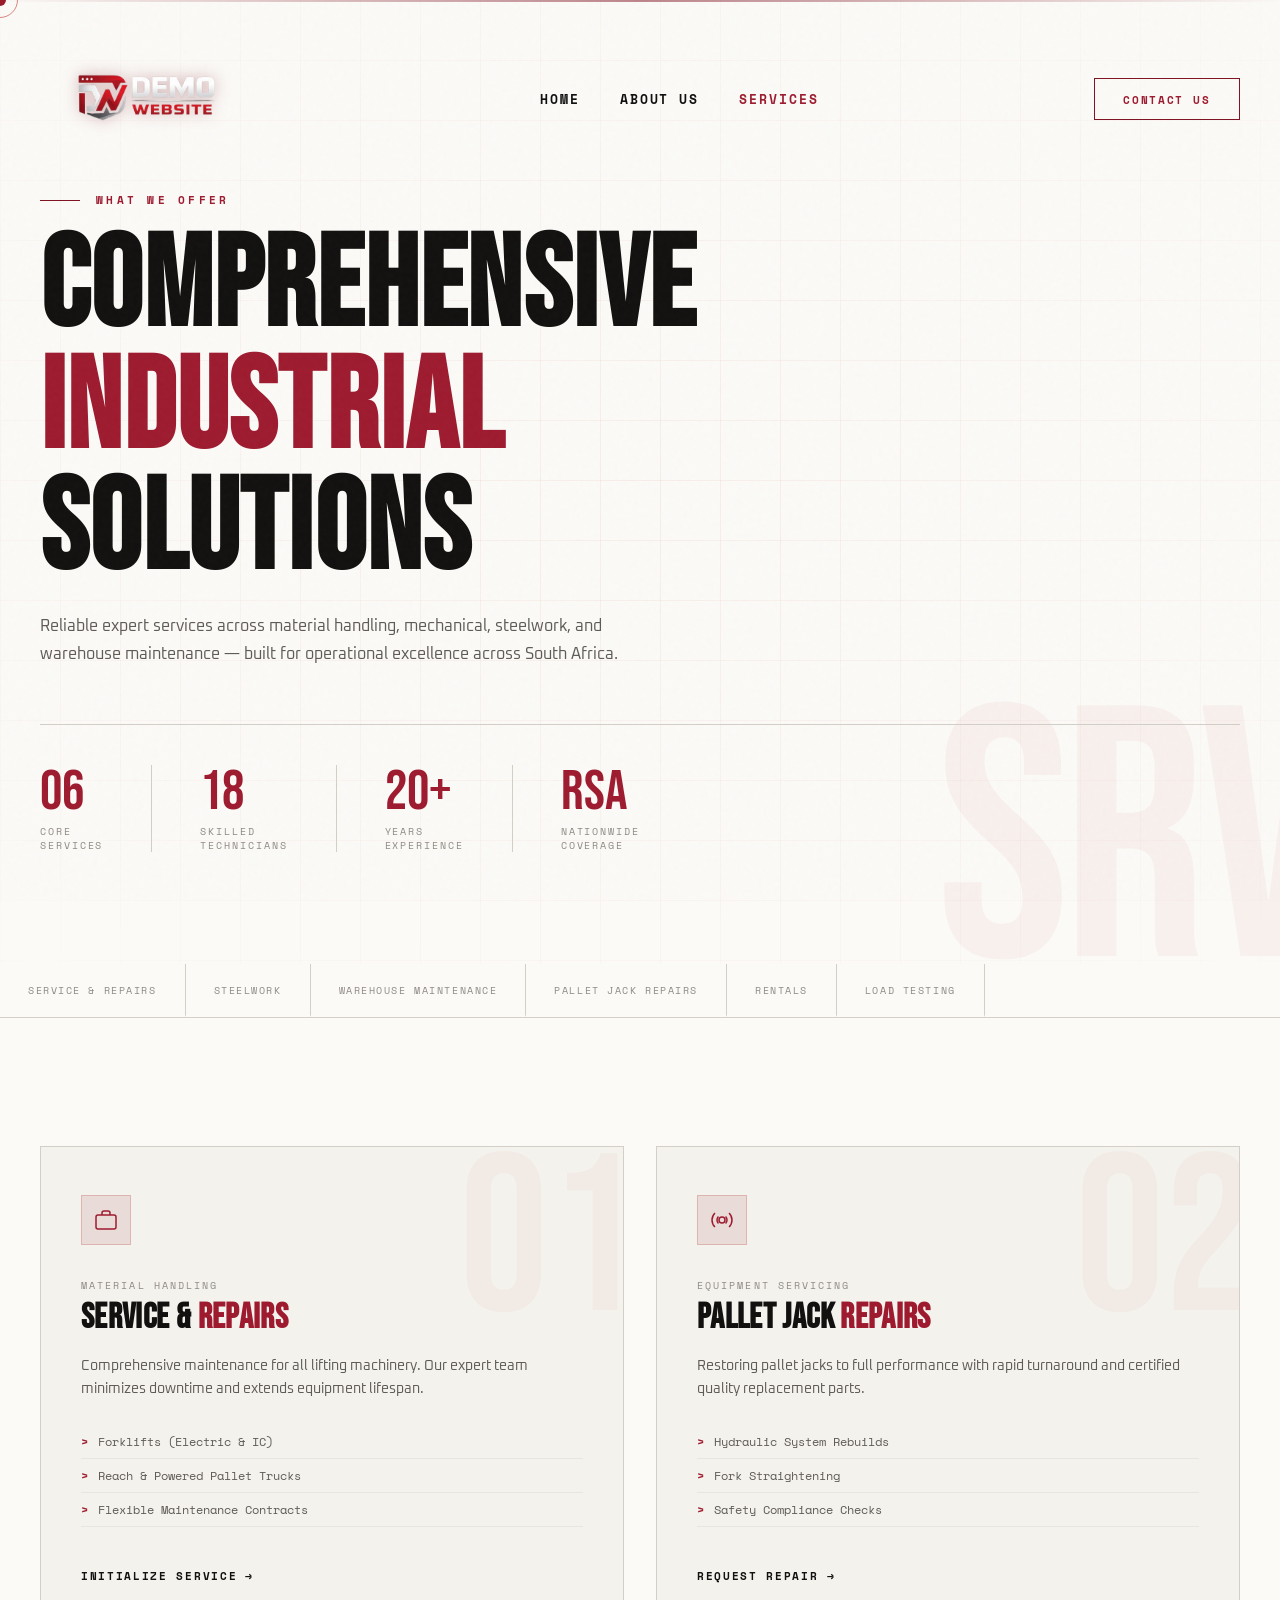
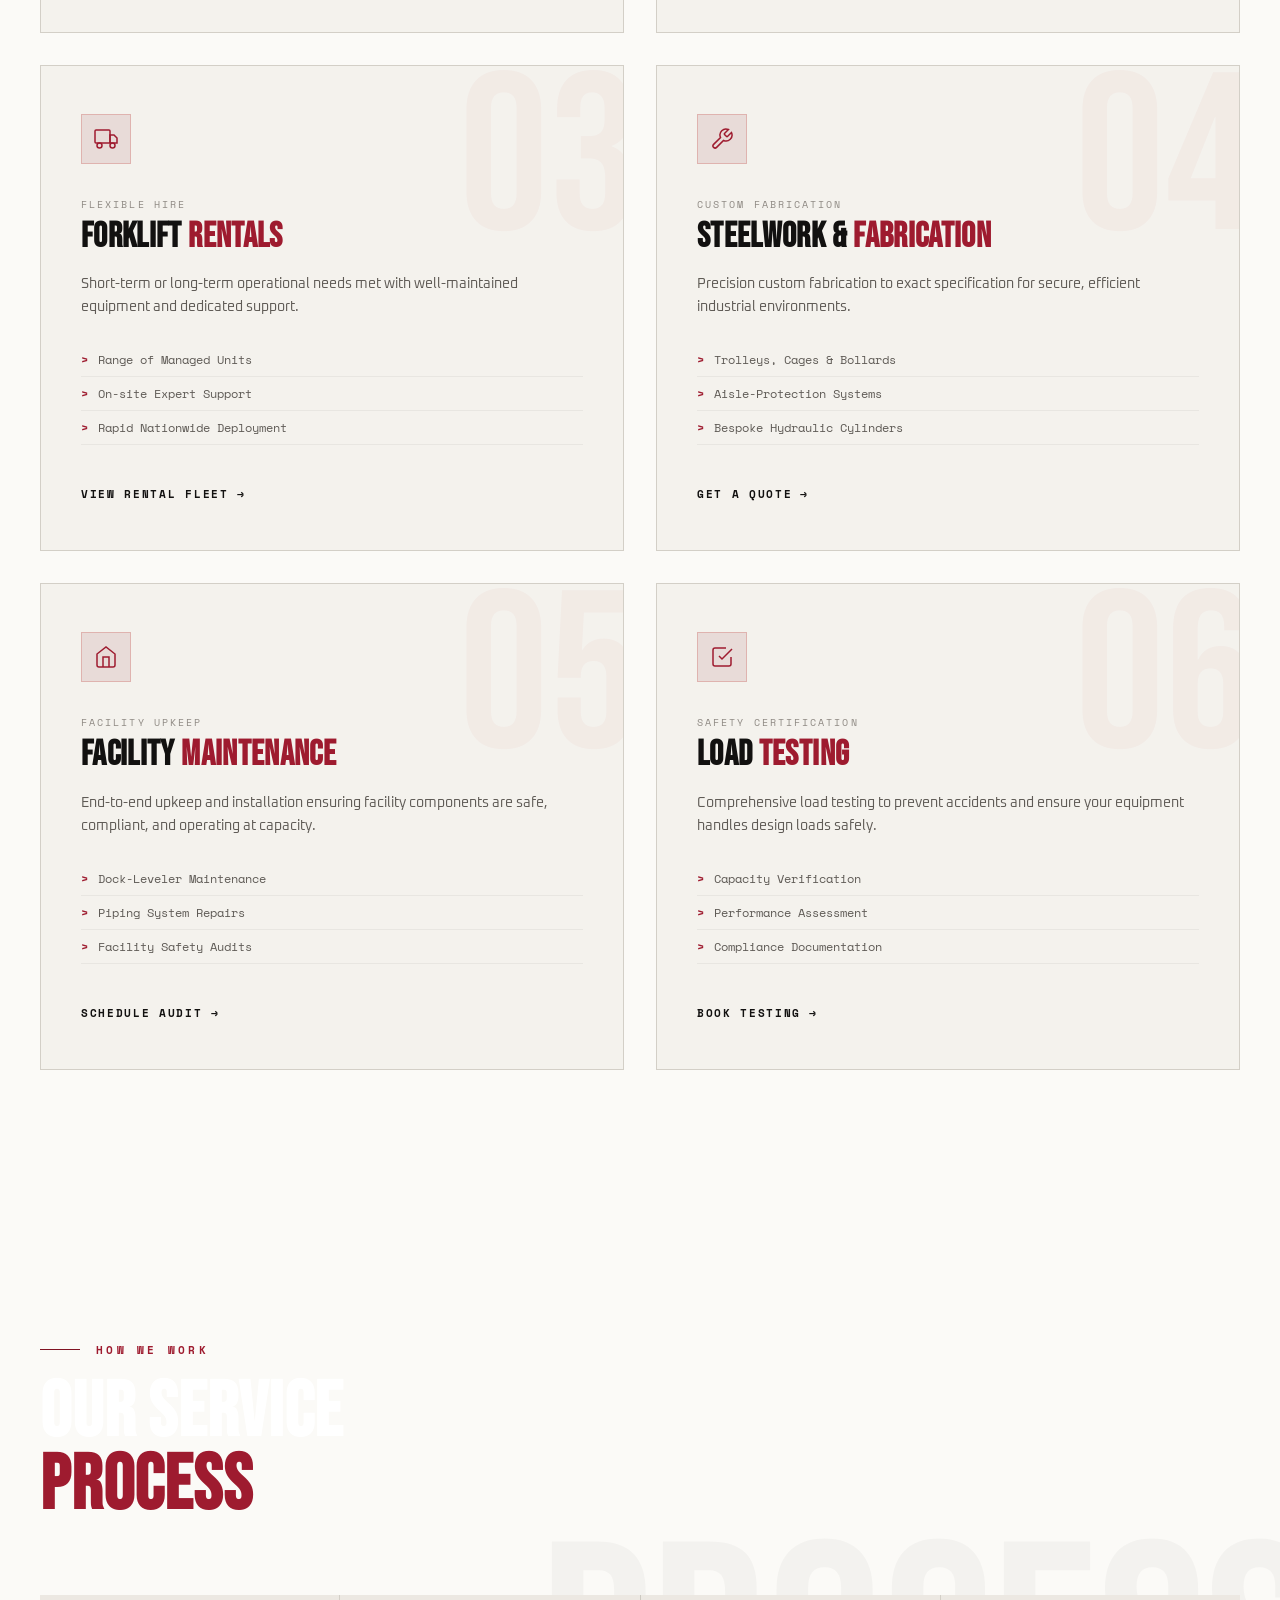
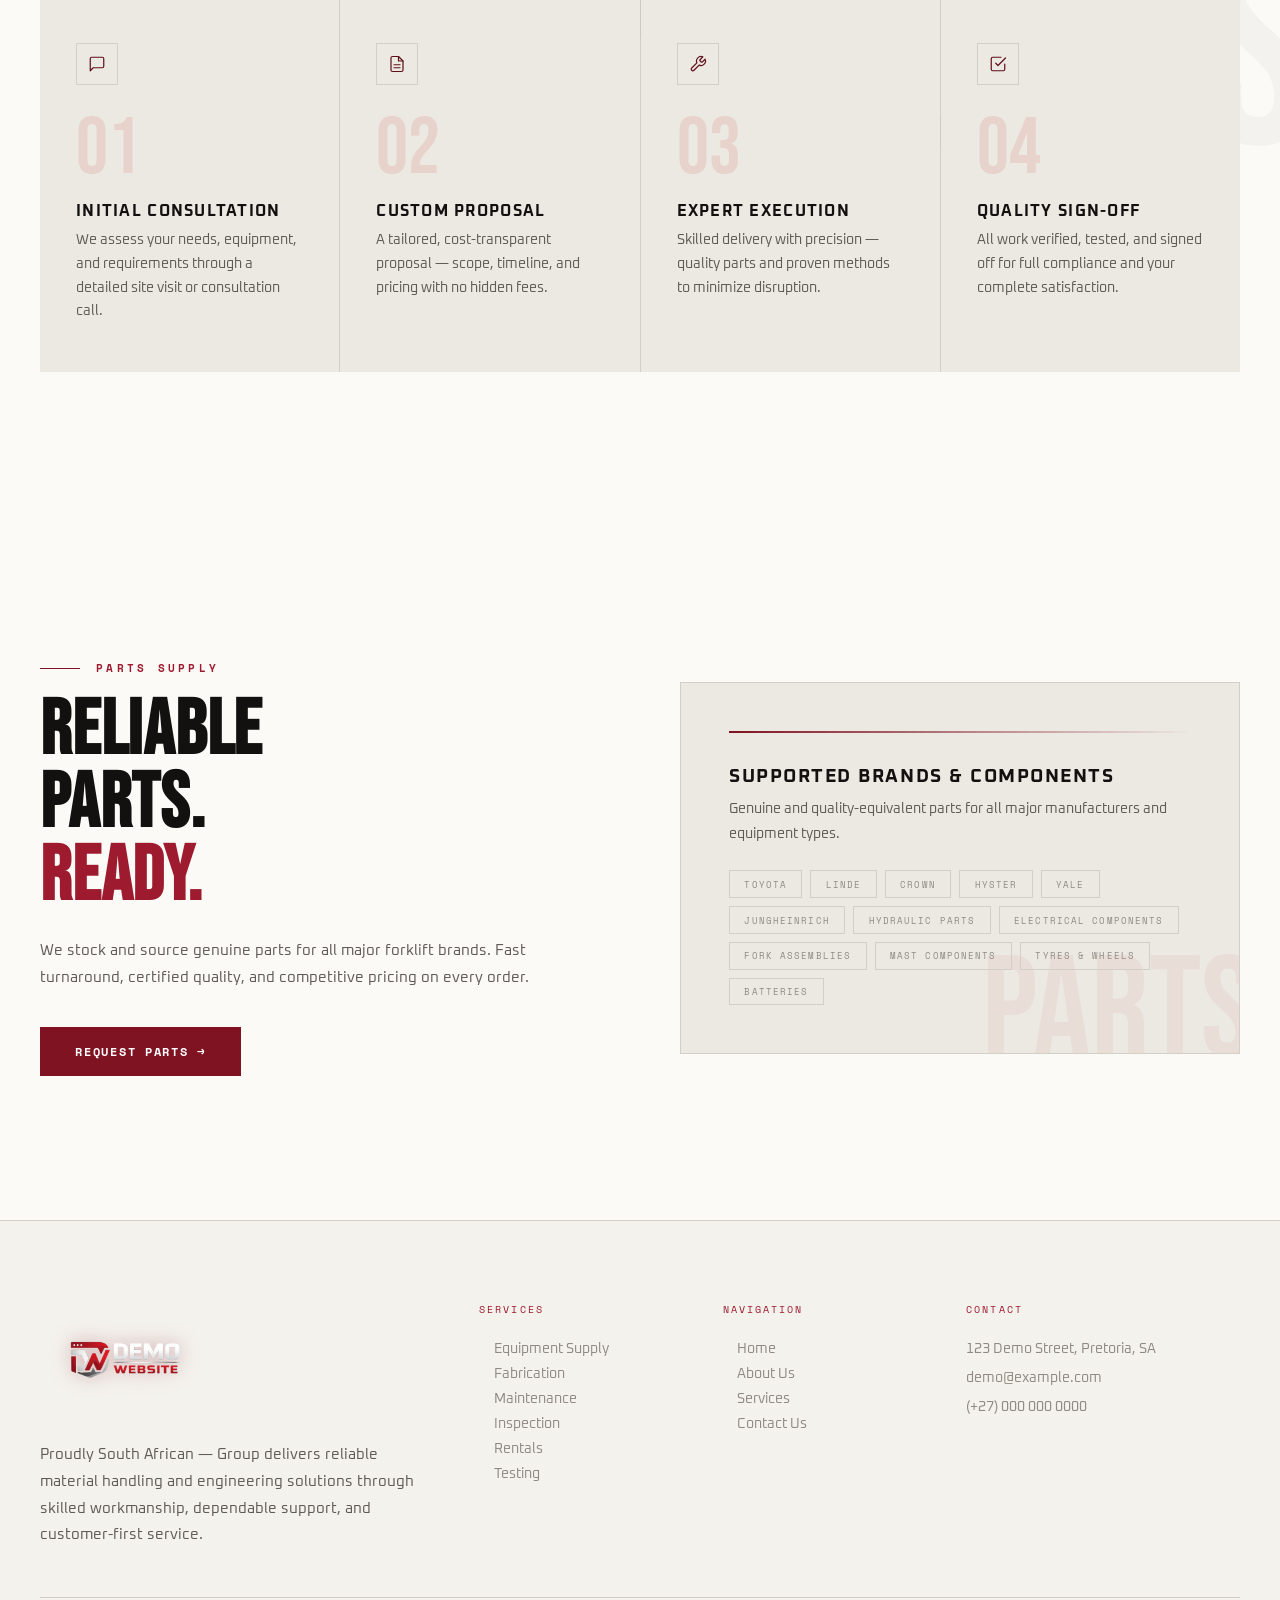
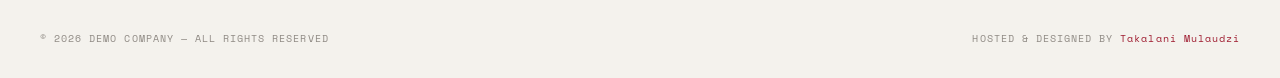
==== commit d763e972: "Updated branding" ====
--- a/services.html
+++ b/services.html
@@ -40,13 +40,12 @@
 <nav id="nav">
   <div class="nav-inner">
     <a href="index.html" class="logo">
-      <img src="images/atomgroup-logo.png" alt="Atom Group"/>
-      <span class="logo-text">ATOM<em>GROUP</em></span>
+      <img src="images/logo-clear.png" alt="Atom Group"/>
     </a>
     <ul class="nav-links">
-      <li><a href="index.html" data-text="Home">Home</a></li>
-      <li><a href="about.html" data-text="About Us">About Us</a></li>
-      <li><a href="services.html" data-text="Services"  class="active">Services</a></li>
+      <li><a href="index.html" data-text="Home" >Home</a></li>
+      <li><a href="about.html" data-text="About Us" >About Us</a></li>
+      <li><a href="services.html" data-text="Services" class="active">Services</a></li>
     </ul>
     <a href="contact.html" class="nav-btn"><span>Contact Us</span></a>
     <div class="hamburger" onclick="openMob()"><span></span><span></span><span></span></div>
@@ -292,12 +291,41 @@
 <footer>
   <div class="container">
     <div class="footer-top">
-      <div class="footer-logo"><img src="images/logo-clear.png" style="height: 80px;" alt="Atom Group"/><p class="footer-tagline">Quality affordable services and partnership-driven solutions across South Africa.</p><div class="socials"><a href="https://www.facebook.com/share/v/1CKyeDzsuM/" class="soc" target="_blank">fb</a><a href="https://instagram.com/atomforklift" class="soc" target="_blank">ig</a><a href="https://x.com/ForkliftAtom" class="soc" target="_blank">✕</a><a href="https://www.linkedin.com/in/atom-forklift-331488358/" class="soc" target="_blank">in</a></div></div>
-      <div><div class="ft">Services</div><ul class="flinks"><li><a href="services.html">Service & Repairs</a></li><li><a href="services.html">Pallet Jack Repairs</a></li><li><a href="services.html">Steelwork</a></li><li><a href="services.html">Warehouse Maintenance</a></li><li><a href="services.html">Rentals</a></li><li><a href="services.html">Load Testing</a></li></ul></div>
-      <div><div class="ft">Navigation</div><ul class="flinks"><li><a href="index.html">Home</a></li><li><a href="about.html">About Us</a></li><li><a href="services.html">Services</a></li><li><a href="contact.html">Contact Us</a></li></ul></div>
-      <div><div class="ft">Contact</div><div class="fci"><svg width="14" height="14" fill="none" stroke="currentColor" stroke-width="2" viewBox="0 0 24 24"><path d="M21 10c0 7-9 13-9 13s-9-6-9-13a9 9 0 1118 0z"/><circle cx="12" cy="10" r="3"/></svg>7715 Bell Pepper Crescent, Pretoria, 0182</div><div class="fci"><svg width="14" height="14" fill="none" stroke="currentColor" stroke-width="2" viewBox="0 0 24 24"><path d="M4 4h16c1.1 0 2 .9 2 2v12c0 1.1-.9 2-2 2H4c-1.1 0-2-.9-2-2V6c0-1.1.9-2 2-2z"/><polyline points="22,6 12,13 2,6"/></svg>sales@atomfl.com</div><div class="fci"><svg width="14" height="14" fill="none" stroke="currentColor" stroke-width="2" viewBox="0 0 24 24"><path d="M22 16.92v3a2 2 0 01-2.18 2 19.79 19.79 0 01-8.63-3.07A19.5 19.5 0 013.07 12a19.79 19.79 0 01-3.07-8.67A2 2 0 012 1.32h3a2 2 0 012 1.72 12.84 12.84 0 00.7 2.81 2 2 0 01-.45 2.11L6.09 9.1A16 16 0 0014.9 17.91l1.06-1.16a2 2 0 012.11-.45 12.84 12.84 0 002.81.7A2 2 0 0122 16.92z"/></svg>(+27) 65 084 8412</div></div>
-    </div>
-    <div class="footer-bottom"><span>© 2026 ATOM GROUP — ALL RIGHTS RESERVED</span><span>HOSTED & DESIGNED BY <a href="https://www.bumbatech.co.za/" target="_blank">BUMBATECH</a></span></div>
+<div class="footer-logo">
+        <img src="images/logo-clear.png" alt="Demo Company"/>
+        <p>Proudly South African —  Group delivers reliable material handling and engineering solutions through skilled workmanship, dependable support, and customer-first service.</p>
+      </div>
+      <div>
+        <div class="ft">Services</div>
+        <ul class="flinks">
+          <li><a href="services.html">Equipment Supply</a></li>
+          <li><a href="services.html">Fabrication</a></li>
+          <li><a href="services.html">Maintenance</a></li>
+          <li><a href="services.html">Inspection</a></li>
+          <li><a href="services.html">Rentals</a></li>
+          <li><a href="services.html">Testing</a></li>
+        </ul>
+      </div>
+      <div>
+        <div class="ft">Navigation</div>
+        <ul class="flinks">
+          <li><a href="index.html">Home</a></li>
+          <li><a href="about.html">About Us</a></li>
+          <li><a href="services.html">Services</a></li>
+          <li><a href="contact.html">Contact Us</a></li>
+        </ul>
+      </div>
+      <div>
+        <div class="ft">Contact</div>
+        <div class="fci">123 Demo Street, Pretoria, SA</div>
+        <div class="fci">demo@example.com</div>
+        <div class="fci">(+27) 000 000 0000</div>
+      </div>
+    </div>
+    <div class="footer-bottom">
+      <span>© 2026 DEMO COMPANY — ALL RIGHTS RESERVED</span>
+      <span>HOSTED & DESIGNED BY <a href="https://github.com/Takiie-M" target="_blank">Takalani Mulaudzi</a></span>
+    </div>
   </div>
 </footer>
 
